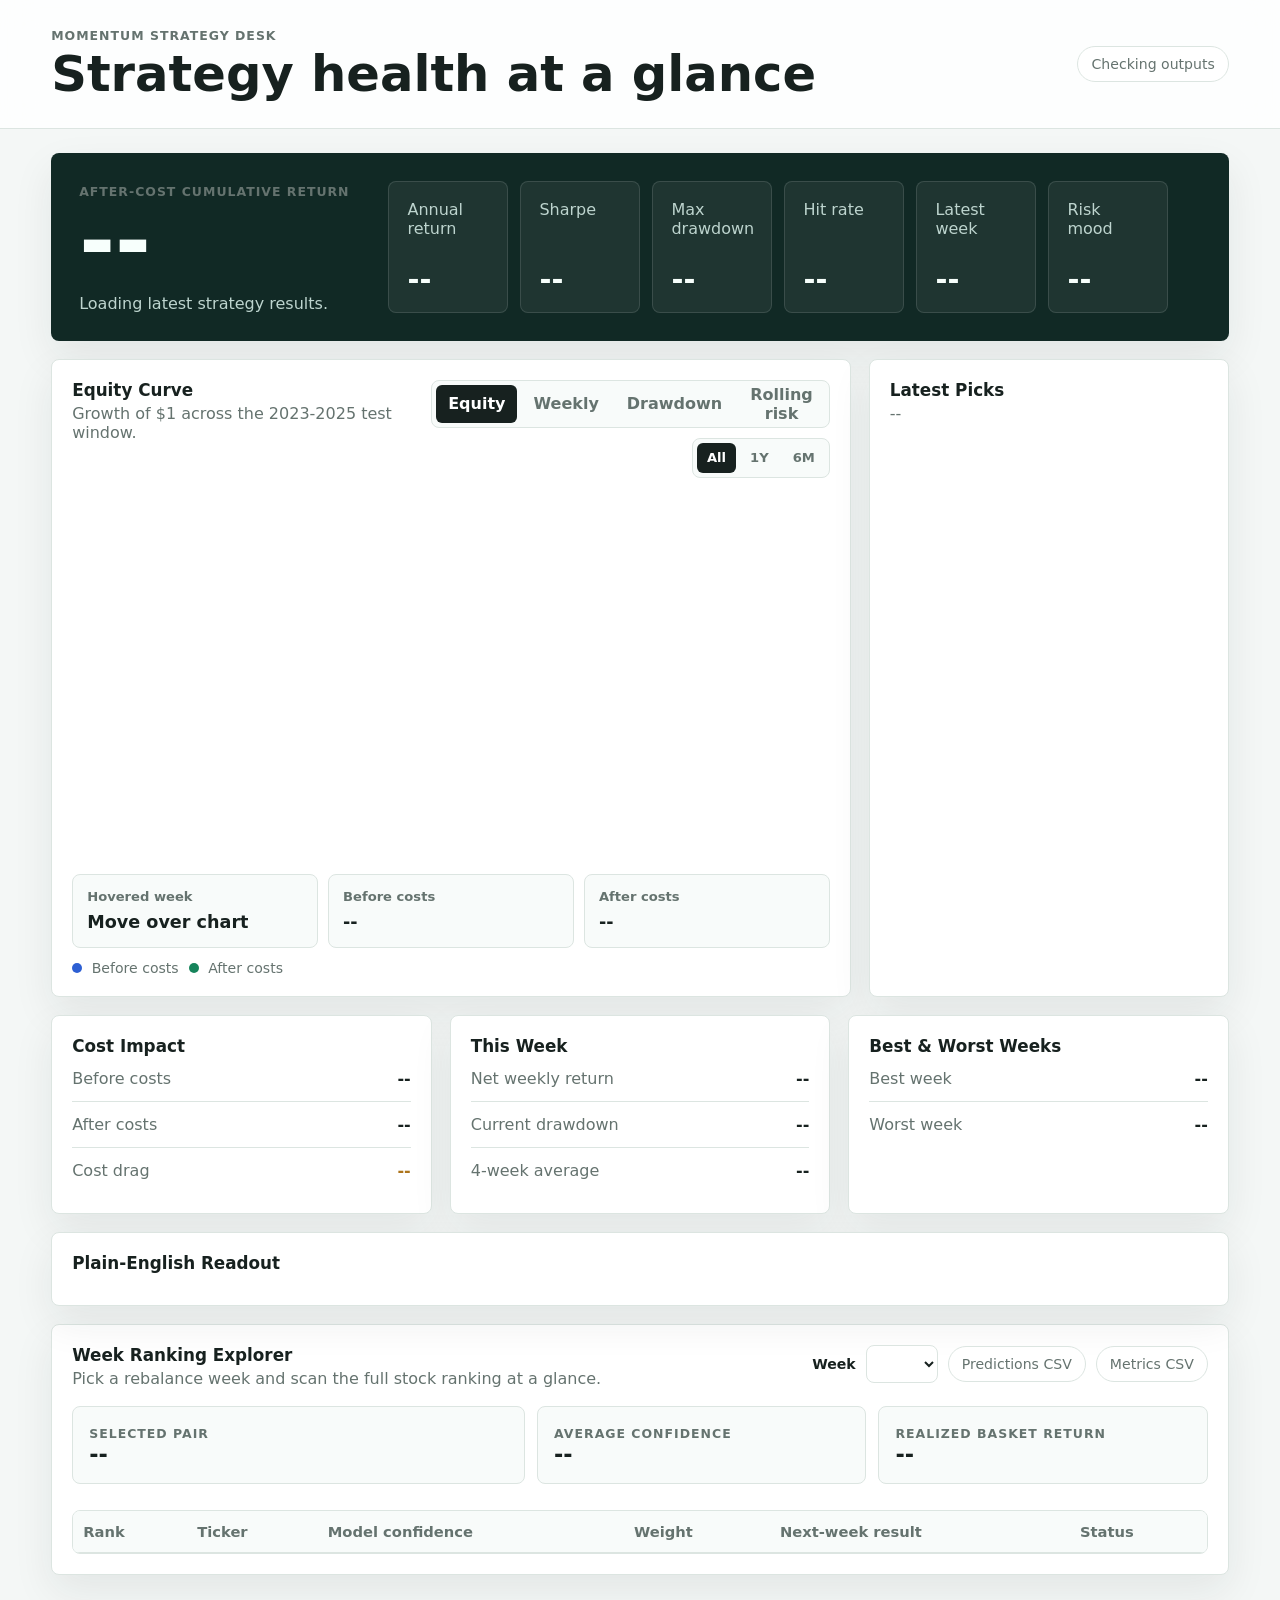
==== docs/index.html @ 02bb1da0 "Add public dashboard deployment" ====
<!doctype html>
<html lang="en">
  <head>
    <meta charset="utf-8" />
    <meta name="viewport" content="width=device-width, initial-scale=1" />
    <title>Momentum Strategy Dashboard</title>
    <link rel="stylesheet" href="styles.css" />
  </head>
  <body>
    <header class="app-header">
      <div>
        <p class="eyebrow">Momentum Strategy Desk</p>
        <h1>Strategy health at a glance</h1>
      </div>
      <div class="status-pill" id="healthStatus">Checking outputs</div>
    </header>

    <main>
      <section class="summary-band">
        <div>
          <span class="label">After-cost cumulative return</span>
          <strong id="netCumulativeReturn">--</strong>
          <p id="growthSentence">Loading latest strategy results.</p>
        </div>
        <div class="summary-grid">
          <div class="metric">
            <span>Annual return</span>
            <strong id="netAnnualizedReturn">--</strong>
          </div>
          <div class="metric">
            <span>Sharpe</span>
            <strong id="netSharpe">--</strong>
          </div>
          <div class="metric">
            <span>Max drawdown</span>
            <strong id="maxDrawdown">--</strong>
          </div>
          <div class="metric">
            <span>Hit rate</span>
            <strong id="hitRate">--</strong>
          </div>
          <div class="metric">
            <span>Latest week</span>
            <strong id="latestWeeklyReturn">--</strong>
          </div>
          <div class="metric">
            <span>Risk mood</span>
            <strong id="riskMood">--</strong>
          </div>
        </div>
      </section>

      <section class="layout">
        <div class="panel large">
          <div class="panel-head">
            <div>
              <h2>Equity Curve</h2>
              <p id="chartDescription">Growth of $1 across the 2023-2025 test window.</p>
            </div>
            <div class="chart-actions">
              <div class="segmented" aria-label="Chart mode">
                <button class="active" data-mode="equity">Equity</button>
                <button data-mode="returns">Weekly</button>
                <button data-mode="drawdown">Drawdown</button>
                <button data-mode="risk">Rolling risk</button>
              </div>
              <div class="segmented compact" aria-label="Chart range">
                <button class="active" data-range="all">All</button>
                <button data-range="52">1Y</button>
                <button data-range="26">6M</button>
              </div>
            </div>
          </div>
          <div class="chart-shell">
            <canvas id="equityChart" width="900" height="360"></canvas>
            <div class="chart-tooltip" id="chartTooltip" hidden></div>
          </div>
          <div class="chart-readout">
            <div>
              <span>Hovered week</span>
              <strong id="hoverWeek">Move over chart</strong>
            </div>
            <div>
              <span>Before costs</span>
              <strong id="hoverGross">--</strong>
            </div>
            <div>
              <span>After costs</span>
              <strong id="hoverNet">--</strong>
            </div>
          </div>
          <div class="legend" id="chartLegend">
            <span><i class="gross"></i> Before costs</span>
            <span><i class="net"></i> After costs</span>
          </div>
        </div>

        <aside class="panel picks">
          <div class="panel-head">
            <div>
              <h2>Latest Picks</h2>
              <p id="asOfWeek">--</p>
            </div>
          </div>
          <div id="selectedStocks" class="stock-list"></div>
        </aside>
      </section>

      <section class="cards">
        <article class="panel">
          <h2>Cost Impact</h2>
          <div class="split-row">
            <span>Before costs</span>
            <strong id="beforeCosts">--</strong>
          </div>
          <div class="split-row">
            <span>After costs</span>
            <strong id="afterCosts">--</strong>
          </div>
          <div class="split-row muted">
            <span>Cost drag</span>
            <strong id="costDrag">--</strong>
          </div>
        </article>

        <article class="panel">
          <h2>This Week</h2>
          <div class="split-row">
            <span>Net weekly return</span>
            <strong id="thisWeekReturn">--</strong>
          </div>
          <div class="split-row">
            <span>Current drawdown</span>
            <strong id="currentDrawdown">--</strong>
          </div>
          <div class="split-row">
            <span>4-week average</span>
            <strong id="rollingAvgReturn4w">--</strong>
          </div>
        </article>

        <article class="panel">
          <h2>Best & Worst Weeks</h2>
          <div class="split-row">
            <span id="bestWeekLabel">Best week</span>
            <strong id="bestWeekReturn">--</strong>
          </div>
          <div class="split-row">
            <span id="worstWeekLabel">Worst week</span>
            <strong id="worstWeekReturn">--</strong>
          </div>
        </article>
      </section>

      <section class="cards single">
        <article class="panel">
          <h2>Plain-English Readout</h2>
          <ul id="plainEnglish"></ul>
        </article>
      </section>

      <section class="panel">
        <div class="panel-head">
          <div>
            <h2>Week Ranking Explorer</h2>
            <p>Pick a rebalance week and scan the full stock ranking at a glance.</p>
          </div>
          <div class="ranking-tools">
            <label for="weekSelect">Week</label>
            <select id="weekSelect"></select>
            <div class="downloads">
              <a data-download="weekly_stock_predictions.csv" href="/api/downloads/weekly_stock_predictions.csv">Predictions CSV</a>
              <a data-download="performance_metrics.csv" href="/api/downloads/performance_metrics.csv">Metrics CSV</a>
            </div>
          </div>
        </div>
        <div class="week-glance">
          <div>
            <span class="label">Selected pair</span>
            <strong id="weekSelectedPair">--</strong>
          </div>
          <div>
            <span class="label">Average confidence</span>
            <strong id="weekAvgConfidence">--</strong>
          </div>
          <div>
            <span class="label">Realized basket return</span>
            <strong id="weekBasketReturn">--</strong>
          </div>
        </div>
        <div class="week-chips" id="weekChips"></div>
        <div class="table-wrap ranking-table-wrap">
          <table>
            <thead>
              <tr>
                <th>Rank</th>
                <th>Ticker</th>
                <th>Model confidence</th>
                <th>Weight</th>
                <th>Next-week result</th>
                <th>Status</th>
              </tr>
            </thead>
            <tbody id="predictionRows"></tbody>
          </table>
        </div>
      </section>
    </main>

    <script src="app.js"></script>
  </body>
</html>
---- docs/styles.css ----
:root {
  color-scheme: light;
  --bg: #f4f7f6;
  --ink: #17211f;
  --muted: #65736f;
  --panel: #ffffff;
  --line: #dce5e1;
  --green: #16845b;
  --teal: #157987;
  --blue: #2d5fd3;
  --red: #b13d3d;
  --amber: #ad741b;
  --shadow: 0 16px 40px rgba(24, 36, 32, 0.08);
}

* {
  box-sizing: border-box;
}

body {
  margin: 0;
  background: var(--bg);
  color: var(--ink);
  font-family: Inter, ui-sans-serif, system-ui, -apple-system, BlinkMacSystemFont, "Segoe UI", sans-serif;
}

.app-header {
  display: flex;
  align-items: center;
  justify-content: space-between;
  gap: 24px;
  padding: 28px clamp(18px, 4vw, 52px);
  border-bottom: 1px solid var(--line);
  background: rgba(255, 255, 255, 0.82);
  backdrop-filter: blur(16px);
  position: sticky;
  top: 0;
  z-index: 5;
}

.eyebrow,
.label {
  margin: 0 0 6px;
  color: var(--muted);
  font-size: 0.78rem;
  font-weight: 700;
  letter-spacing: 0.08em;
  text-transform: uppercase;
}

h1,
h2,
p {
  margin: 0;
}

h1 {
  font-size: clamp(1.8rem, 4vw, 3.1rem);
  line-height: 1.02;
}

h2 {
  font-size: 1.05rem;
}

main {
  width: min(1440px, 100%);
  margin: 0 auto;
  padding: 24px clamp(18px, 4vw, 52px) 48px;
}

.status-pill,
.downloads a {
  border: 1px solid var(--line);
  border-radius: 999px;
  padding: 9px 13px;
  color: var(--muted);
  background: #fff;
  font-size: 0.88rem;
  text-decoration: none;
  white-space: nowrap;
}

.status-pill.ok {
  border-color: rgba(22, 132, 91, 0.28);
  color: var(--green);
}

.summary-band {
  display: grid;
  grid-template-columns: minmax(260px, 0.9fr) 1.5fr;
  gap: 18px;
  align-items: stretch;
  padding: 28px;
  background: #112925;
  color: #f7fffc;
  border-radius: 8px;
  box-shadow: var(--shadow);
}

.summary-band strong {
  display: block;
  font-size: clamp(2.3rem, 7vw, 5.4rem);
  line-height: 0.95;
}

.summary-band p {
  margin-top: 12px;
  color: #bdd4ce;
}

.summary-grid {
  display: grid;
  grid-template-columns: repeat(6, minmax(120px, 1fr));
  gap: 12px;
}

.metric {
  display: flex;
  flex-direction: column;
  justify-content: space-between;
  min-height: 126px;
  padding: 18px;
  border: 1px solid rgba(255, 255, 255, 0.12);
  border-radius: 8px;
  background: rgba(255, 255, 255, 0.06);
}

.metric span {
  color: #bdd4ce;
}

.metric strong {
  font-size: 1.8rem;
}

.layout {
  display: grid;
  grid-template-columns: minmax(0, 1fr) 360px;
  gap: 18px;
  margin-top: 18px;
}

.cards {
  display: grid;
  grid-template-columns: repeat(3, minmax(0, 1fr));
  gap: 18px;
  margin: 18px 0;
}

.cards.two {
  grid-template-columns: minmax(0, 1.2fr) minmax(320px, 0.8fr);
}

.cards.single {
  grid-template-columns: 1fr;
}

.panel {
  padding: 20px;
  background: var(--panel);
  border: 1px solid var(--line);
  border-radius: 8px;
  box-shadow: var(--shadow);
}

.panel.large {
  min-width: 0;
}

.panel-head {
  display: flex;
  align-items: flex-start;
  justify-content: space-between;
  gap: 18px;
  margin-bottom: 18px;
}

.chart-actions {
  display: flex;
  flex-direction: column;
  align-items: flex-end;
  gap: 10px;
}

.segmented {
  display: flex;
  gap: 4px;
  padding: 4px;
  border: 1px solid var(--line);
  border-radius: 8px;
  background: #f8fbfa;
}

.segmented button {
  min-height: 34px;
  border: 0;
  border-radius: 6px;
  padding: 0 12px;
  background: transparent;
  color: var(--muted);
  font: inherit;
  font-weight: 700;
  cursor: pointer;
}

.segmented.compact button {
  min-height: 30px;
  padding: 0 10px;
  font-size: 0.82rem;
}

.segmented button.active {
  color: #fff;
  background: var(--ink);
}

.panel-head p {
  margin-top: 4px;
  color: var(--muted);
}

.legend,
.downloads,
.ranking-tools {
  display: flex;
  align-items: center;
  gap: 10px;
  flex-wrap: wrap;
  color: var(--muted);
  font-size: 0.88rem;
}

.ranking-tools {
  justify-content: flex-end;
}

.ranking-tools label {
  font-weight: 800;
  color: var(--ink);
}

select {
  min-height: 38px;
  border: 1px solid var(--line);
  border-radius: 8px;
  padding: 0 38px 0 12px;
  background: #fff;
  color: var(--ink);
  font: inherit;
  font-weight: 800;
}

.legend i {
  display: inline-block;
  width: 10px;
  height: 10px;
  border-radius: 50%;
  margin-right: 5px;
}

.legend .gross {
  background: var(--blue);
}

.legend .net {
  background: var(--green);
}

.chart-shell {
  position: relative;
}

.chart-readout {
  display: grid;
  grid-template-columns: repeat(3, minmax(0, 1fr));
  gap: 10px;
  margin: 14px 0 12px;
}

.chart-readout div {
  min-height: 74px;
  padding: 14px;
  border: 1px solid var(--line);
  border-radius: 8px;
  background: #f8fbfa;
}

.chart-readout span {
  display: block;
  color: var(--muted);
  font-size: 0.82rem;
  font-weight: 800;
}

.chart-readout strong {
  display: block;
  margin-top: 8px;
  font-size: 1.1rem;
}

canvas {
  width: 100%;
  height: 360px;
  cursor: crosshair;
}

.chart-tooltip {
  position: absolute;
  min-width: 190px;
  padding: 10px 12px;
  border: 1px solid rgba(23, 33, 31, 0.15);
  border-radius: 8px;
  background: rgba(255, 255, 255, 0.96);
  box-shadow: 0 14px 34px rgba(23, 33, 31, 0.16);
  color: var(--ink);
  pointer-events: none;
  transform: translate(12px, -50%);
  z-index: 3;
  font-size: 0.86rem;
}

.chart-tooltip strong {
  display: block;
  margin-bottom: 6px;
}

.chart-tooltip div {
  display: flex;
  justify-content: space-between;
  gap: 14px;
  color: var(--muted);
}

.chart-tooltip span:last-child {
  color: var(--ink);
  font-weight: 800;
}

.stock-list {
  display: grid;
  gap: 12px;
}

.stock-card {
  padding: 16px;
  border: 1px solid var(--line);
  border-radius: 8px;
  background: #f8fbfa;
}

.stock-card strong {
  display: block;
  font-size: 2rem;
}

.stock-card .stock-meta {
  display: flex;
  justify-content: space-between;
  gap: 12px;
  margin-top: 10px;
  color: var(--muted);
}

.split-row {
  display: flex;
  justify-content: space-between;
  gap: 14px;
  padding: 13px 0;
  border-bottom: 1px solid var(--line);
}

.split-row:last-child {
  border-bottom: 0;
}

.split-row span,
li {
  color: var(--muted);
}

.split-row strong {
  text-align: right;
}

.muted strong {
  color: var(--amber);
}

ul {
  margin: 12px 0 0;
  padding-left: 18px;
}

li + li {
  margin-top: 8px;
}

.table-wrap {
  overflow-x: auto;
}

.ranking-table-wrap {
  max-height: 430px;
  overflow: auto;
  border: 1px solid var(--line);
  border-radius: 8px;
}

.ranking-table-wrap table {
  min-width: 720px;
}

.ranking-table-wrap thead th {
  position: sticky;
  top: 0;
  z-index: 2;
  background: #f8fbfa;
}

.week-glance {
  display: grid;
  grid-template-columns: 1.1fr 0.8fr 0.8fr;
  gap: 12px;
  margin-bottom: 14px;
}

.week-glance > div {
  padding: 16px;
  border: 1px solid var(--line);
  border-radius: 8px;
  background: #f8fbfa;
}

.week-glance strong {
  display: block;
  font-size: 1.4rem;
  line-height: 1.15;
}

.week-chips {
  display: flex;
  gap: 8px;
  overflow-x: auto;
  padding-bottom: 12px;
}

.week-chips button {
  border: 1px solid var(--line);
  border-radius: 999px;
  padding: 8px 12px;
  background: #fff;
  color: var(--muted);
  font: inherit;
  font-weight: 800;
  white-space: nowrap;
  cursor: pointer;
}

.week-chips button.active {
  border-color: rgba(22, 132, 91, 0.28);
  background: rgba(22, 132, 91, 0.09);
  color: var(--green);
}

table {
  width: 100%;
  border-collapse: collapse;
  min-width: 760px;
}

th,
td {
  padding: 12px 10px;
  border-bottom: 1px solid var(--line);
  text-align: left;
  font-size: 0.92rem;
}

.selected-row {
  background: rgba(22, 132, 91, 0.06);
}

.rank-badge {
  display: inline-grid;
  place-items: center;
  width: 32px;
  height: 32px;
  border-radius: 999px;
  background: #edf4f1;
  color: var(--ink);
  font-weight: 900;
}

.selected-row .rank-badge {
  background: var(--green);
  color: #fff;
}

.confidence-cell {
  display: grid;
  grid-template-columns: 64px minmax(110px, 1fr);
  align-items: center;
  gap: 10px;
  font-weight: 800;
}

.confidence-track {
  height: 8px;
  overflow: hidden;
  border-radius: 999px;
  background: #e5ece9;
}

.confidence-track i {
  display: block;
  height: 100%;
  border-radius: inherit;
  background: linear-gradient(90deg, var(--teal), var(--green));
}

th {
  color: var(--muted);
  font-weight: 700;
}

.yes {
  color: var(--green);
  font-weight: 800;
}

.no {
  color: var(--muted);
}

@media (max-width: 980px) {
  .summary-band,
  .layout,
  .cards,
  .cards.two,
  .chart-readout {
    grid-template-columns: 1fr;
  }

  .summary-grid {
    grid-template-columns: repeat(3, minmax(120px, 1fr));
  }
}

@media (max-width: 640px) {
  .app-header,
  .panel-head {
    flex-direction: column;
    align-items: stretch;
  }

  .summary-grid {
    grid-template-columns: 1fr;
  }

  .summary-band {
    padding: 22px;
  }

  .chart-actions {
    align-items: stretch;
  }

  .segmented {
    overflow-x: auto;
  }

  .week-glance {
    grid-template-columns: 1fr;
  }

  .ranking-tools {
    justify-content: flex-start;
  }
}
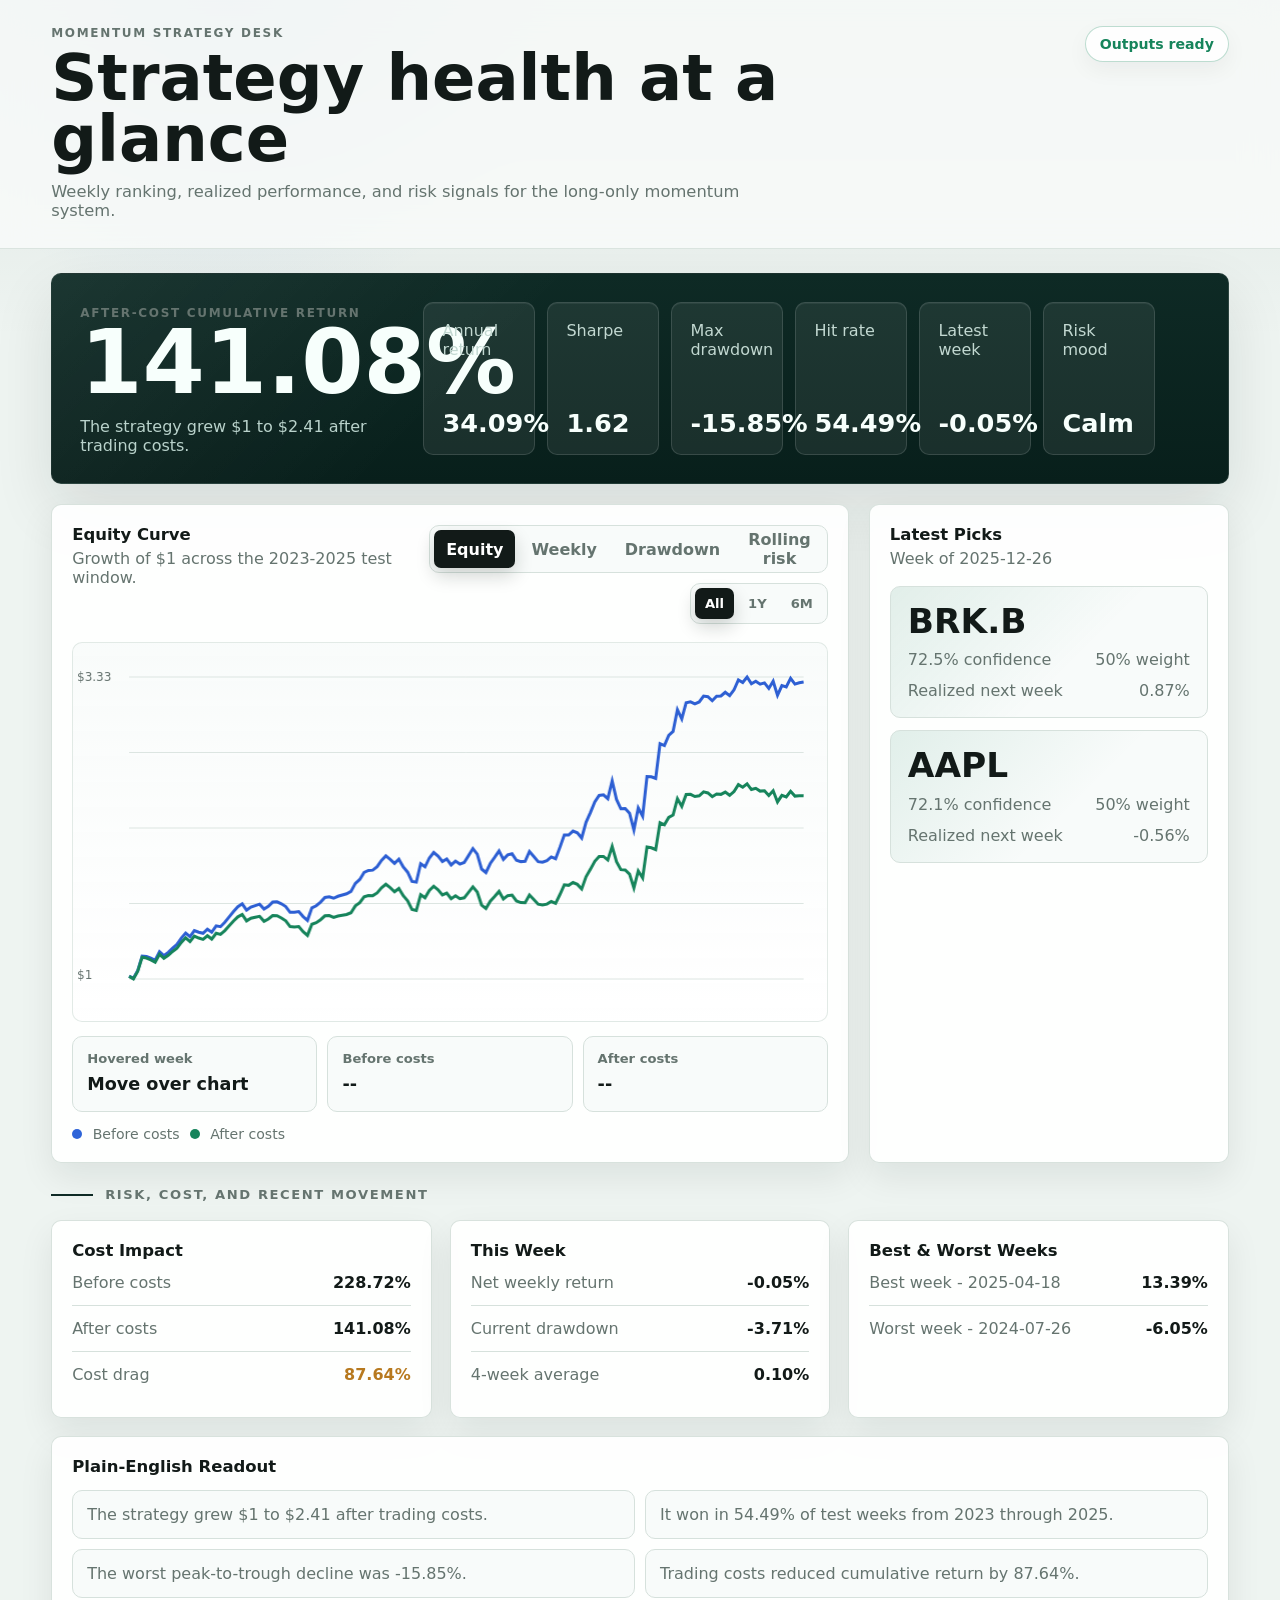
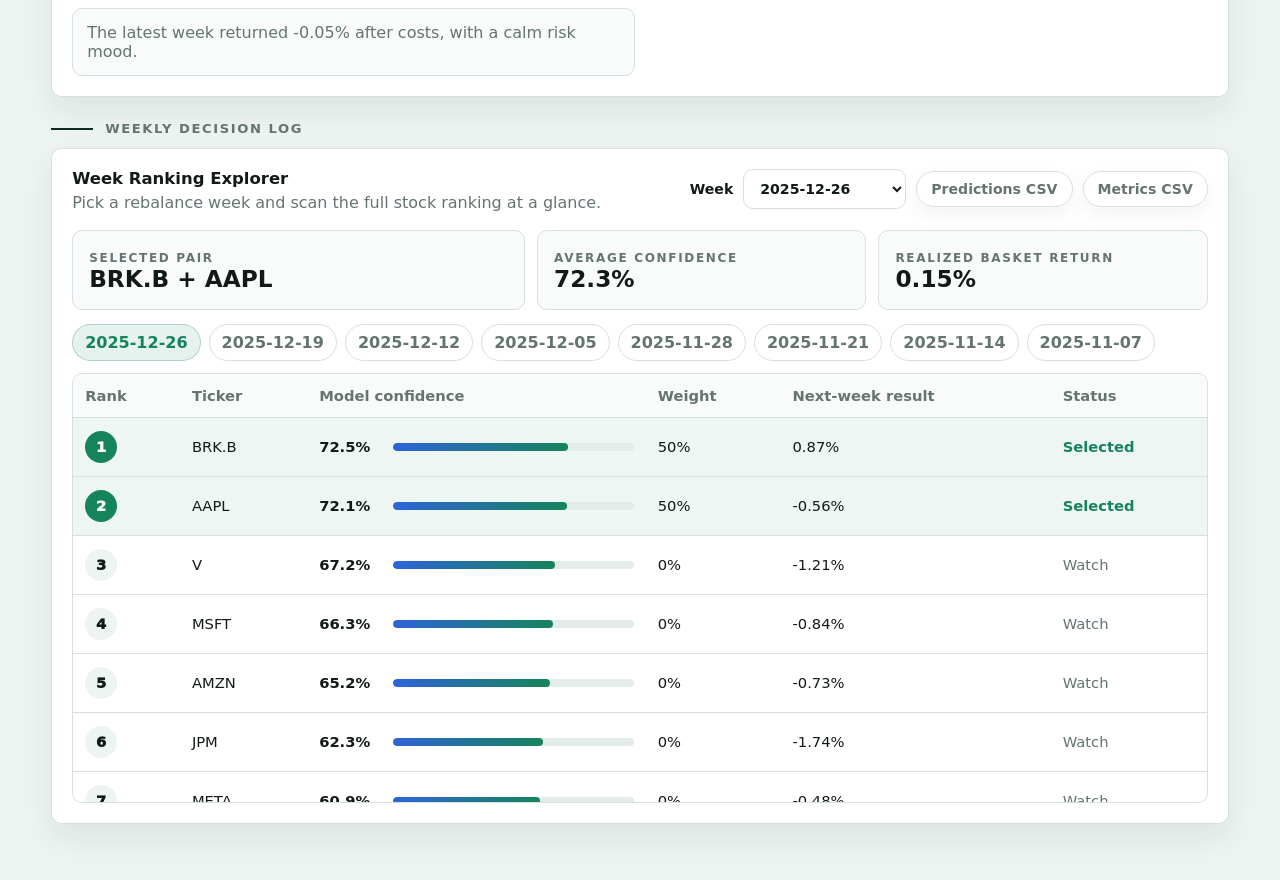
==== commit 02fdca16: "Redesign dashboard experience" ====
--- a/docs/index.html
+++ b/docs/index.html
@@ -11,6 +11,7 @@
       <div>
         <p class="eyebrow">Momentum Strategy Desk</p>
         <h1>Strategy health at a glance</h1>
+        <p class="header-copy">Weekly ranking, realized performance, and risk signals for the long-only momentum system.</p>
       </div>
       <div class="status-pill" id="healthStatus">Checking outputs</div>
     </header>
@@ -106,6 +107,11 @@
         </aside>
       </section>
 
+      <section class="section-label">
+        <span></span>
+        <p>Risk, cost, and recent movement</p>
+      </section>
+
       <section class="cards">
         <article class="panel">
           <h2>Cost Impact</h2>
@@ -157,6 +163,11 @@
           <h2>Plain-English Readout</h2>
           <ul id="plainEnglish"></ul>
         </article>
+      </section>
+
+      <section class="section-label">
+        <span></span>
+        <p>Weekly decision log</p>
       </section>
 
       <section class="panel">
--- a/docs/styles.css
+++ b/docs/styles.css
@@ -1,16 +1,22 @@
 :root {
   color-scheme: light;
-  --bg: #f4f7f6;
-  --ink: #17211f;
-  --muted: #65736f;
-  --panel: #ffffff;
-  --line: #dce5e1;
+  --bg: #eef4f1;
+  --bg-2: #e4ece8;
+  --ink: #121a18;
+  --muted: #65746f;
+  --soft: #f8fbfa;
+  --panel: rgba(255, 255, 255, 0.92);
+  --line: #d6e1dc;
+  --pine: #0e2a25;
+  --pine-2: #173c35;
   --green: #16845b;
   --teal: #157987;
-  --blue: #2d5fd3;
-  --red: #b13d3d;
-  --amber: #ad741b;
-  --shadow: 0 16px 40px rgba(24, 36, 32, 0.08);
+  --blue: #2e64d8;
+  --amber: #b7791f;
+  --plum: #6f4bb2;
+  --red: #bf4d45;
+  --shadow: 0 24px 60px rgba(18, 26, 24, 0.11);
+  --small-shadow: 0 14px 34px rgba(18, 26, 24, 0.08);
 }
 
 * {
@@ -19,20 +25,24 @@
 
 body {
   margin: 0;
-  background: var(--bg);
+  min-height: 100vh;
+  background:
+    linear-gradient(180deg, rgba(14, 42, 37, 0.08), transparent 340px),
+    radial-gradient(circle at 18% 0%, rgba(46, 100, 216, 0.12), transparent 320px),
+    var(--bg);
   color: var(--ink);
   font-family: Inter, ui-sans-serif, system-ui, -apple-system, BlinkMacSystemFont, "Segoe UI", sans-serif;
 }
 
 .app-header {
   display: flex;
-  align-items: center;
+  align-items: flex-start;
   justify-content: space-between;
   gap: 24px;
-  padding: 28px clamp(18px, 4vw, 52px);
-  border-bottom: 1px solid var(--line);
-  background: rgba(255, 255, 255, 0.82);
-  backdrop-filter: blur(16px);
+  padding: 26px clamp(18px, 4vw, 56px) 28px;
+  border-bottom: 1px solid rgba(214, 225, 220, 0.9);
+  background: rgba(248, 251, 250, 0.86);
+  backdrop-filter: blur(18px);
   position: sticky;
   top: 0;
   z-index: 5;
@@ -40,11 +50,11 @@
 
 .eyebrow,
 .label {
-  margin: 0 0 6px;
-  color: var(--muted);
-  font-size: 0.78rem;
-  font-weight: 700;
-  letter-spacing: 0.08em;
+  margin: 0 0 8px;
+  color: var(--muted);
+  font-size: 0.75rem;
+  font-weight: 800;
+  letter-spacing: 0.14em;
   text-transform: uppercase;
 }
 
@@ -55,30 +65,42 @@
 }
 
 h1 {
-  font-size: clamp(1.8rem, 4vw, 3.1rem);
-  line-height: 1.02;
+  max-width: 860px;
+  font-size: clamp(2.2rem, 5vw, 4.4rem);
+  line-height: 0.95;
+  letter-spacing: 0;
 }
 
 h2 {
-  font-size: 1.05rem;
+  font-size: 1.03rem;
+  letter-spacing: 0;
+}
+
+.header-copy {
+  max-width: 720px;
+  margin-top: 12px;
+  color: var(--muted);
+  font-size: 1.02rem;
 }
 
 main {
-  width: min(1440px, 100%);
+  width: min(1480px, 100%);
   margin: 0 auto;
-  padding: 24px clamp(18px, 4vw, 52px) 48px;
+  padding: 24px clamp(18px, 4vw, 56px) 56px;
 }
 
 .status-pill,
 .downloads a {
   border: 1px solid var(--line);
   border-radius: 999px;
-  padding: 9px 13px;
-  color: var(--muted);
-  background: #fff;
+  padding: 9px 14px;
+  color: var(--muted);
+  background: rgba(255, 255, 255, 0.82);
   font-size: 0.88rem;
+  font-weight: 800;
   text-decoration: none;
   white-space: nowrap;
+  box-shadow: 0 8px 22px rgba(18, 26, 24, 0.05);
 }
 
 .status-pill.ok {
@@ -88,30 +110,33 @@
 
 .summary-band {
   display: grid;
-  grid-template-columns: minmax(260px, 0.9fr) 1.5fr;
+  grid-template-columns: minmax(300px, 0.88fr) 1.55fr;
   gap: 18px;
   align-items: stretch;
   padding: 28px;
-  background: #112925;
+  background:
+    linear-gradient(135deg, rgba(255, 255, 255, 0.06), transparent 38%),
+    linear-gradient(180deg, var(--pine), #081f1b);
   color: #f7fffc;
-  border-radius: 8px;
+  border: 1px solid rgba(255, 255, 255, 0.08);
+  border-radius: 10px;
   box-shadow: var(--shadow);
 }
 
 .summary-band strong {
   display: block;
-  font-size: clamp(2.3rem, 7vw, 5.4rem);
-  line-height: 0.95;
+  font-size: clamp(2.5rem, 7vw, 5.7rem);
+  line-height: 0.92;
 }
 
 .summary-band p {
-  margin-top: 12px;
-  color: #bdd4ce;
+  margin-top: 14px;
+  color: #b9d2cb;
 }
 
 .summary-grid {
   display: grid;
-  grid-template-columns: repeat(6, minmax(120px, 1fr));
+  grid-template-columns: repeat(6, minmax(112px, 1fr));
   gap: 12px;
 }
 
@@ -119,26 +144,27 @@
   display: flex;
   flex-direction: column;
   justify-content: space-between;
-  min-height: 126px;
+  min-height: 132px;
   padding: 18px;
-  border: 1px solid rgba(255, 255, 255, 0.12);
-  border-radius: 8px;
-  background: rgba(255, 255, 255, 0.06);
+  border: 1px solid rgba(255, 255, 255, 0.13);
+  border-radius: 10px;
+  background: rgba(255, 255, 255, 0.07);
+  box-shadow: inset 0 1px 0 rgba(255, 255, 255, 0.06);
 }
 
 .metric span {
-  color: #bdd4ce;
+  color: #c2d8d1;
 }
 
 .metric strong {
-  font-size: 1.8rem;
+  font-size: clamp(1.3rem, 2vw, 1.85rem);
 }
 
 .layout {
   display: grid;
   grid-template-columns: minmax(0, 1fr) 360px;
-  gap: 18px;
-  margin-top: 18px;
+  gap: 20px;
+  margin-top: 20px;
 }
 
 .cards {
@@ -148,24 +174,42 @@
   margin: 18px 0;
 }
 
-.cards.two {
-  grid-template-columns: minmax(0, 1.2fr) minmax(320px, 0.8fr);
-}
-
 .cards.single {
   grid-template-columns: 1fr;
+}
+
+.section-label {
+  display: flex;
+  align-items: center;
+  gap: 12px;
+  margin: 24px 0 12px;
+}
+
+.section-label span {
+  width: 42px;
+  height: 2px;
+  background: var(--pine);
+}
+
+.section-label p {
+  color: var(--muted);
+  font-size: 0.82rem;
+  font-weight: 900;
+  letter-spacing: 0.12em;
+  text-transform: uppercase;
 }
 
 .panel {
   padding: 20px;
   background: var(--panel);
-  border: 1px solid var(--line);
-  border-radius: 8px;
-  box-shadow: var(--shadow);
+  border: 1px solid rgba(214, 225, 220, 0.95);
+  border-radius: 10px;
+  box-shadow: var(--small-shadow);
 }
 
 .panel.large {
   min-width: 0;
+  overflow: hidden;
 }
 
 .panel-head {
@@ -176,6 +220,11 @@
   margin-bottom: 18px;
 }
 
+.panel-head p {
+  margin-top: 5px;
+  color: var(--muted);
+}
+
 .chart-actions {
   display: flex;
   flex-direction: column;
@@ -188,24 +237,24 @@
   gap: 4px;
   padding: 4px;
   border: 1px solid var(--line);
-  border-radius: 8px;
-  background: #f8fbfa;
+  border-radius: 10px;
+  background: var(--soft);
 }
 
 .segmented button {
-  min-height: 34px;
+  min-height: 36px;
   border: 0;
-  border-radius: 6px;
+  border-radius: 7px;
   padding: 0 12px;
   background: transparent;
   color: var(--muted);
   font: inherit;
-  font-weight: 700;
+  font-weight: 850;
   cursor: pointer;
 }
 
 .segmented.compact button {
-  min-height: 30px;
+  min-height: 31px;
   padding: 0 10px;
   font-size: 0.82rem;
 }
@@ -213,11 +262,7 @@
 .segmented button.active {
   color: #fff;
   background: var(--ink);
-}
-
-.panel-head p {
-  margin-top: 4px;
-  color: var(--muted);
+  box-shadow: 0 8px 18px rgba(18, 26, 24, 0.18);
 }
 
 .legend,
@@ -236,19 +281,23 @@
 }
 
 .ranking-tools label {
-  font-weight: 800;
   color: var(--ink);
+  font-weight: 850;
 }
 
 select {
-  min-height: 38px;
-  border: 1px solid var(--line);
-  border-radius: 8px;
+  min-height: 40px;
+  border: 1px solid var(--line);
+  border-radius: 10px;
   padding: 0 38px 0 12px;
   background: #fff;
   color: var(--ink);
   font: inherit;
-  font-weight: 800;
+  font-weight: 850;
+}
+
+.legend {
+  padding-top: 2px;
 }
 
 .legend i {
@@ -256,7 +305,7 @@
   width: 10px;
   height: 10px;
   border-radius: 50%;
-  margin-right: 5px;
+  margin-right: 6px;
 }
 
 .legend .gross {
@@ -269,34 +318,13 @@
 
 .chart-shell {
   position: relative;
-}
-
-.chart-readout {
-  display: grid;
-  grid-template-columns: repeat(3, minmax(0, 1fr));
-  gap: 10px;
-  margin: 14px 0 12px;
-}
-
-.chart-readout div {
-  min-height: 74px;
-  padding: 14px;
-  border: 1px solid var(--line);
-  border-radius: 8px;
-  background: #f8fbfa;
-}
-
-.chart-readout span {
-  display: block;
-  color: var(--muted);
-  font-size: 0.82rem;
-  font-weight: 800;
-}
-
-.chart-readout strong {
-  display: block;
-  margin-top: 8px;
-  font-size: 1.1rem;
+  min-height: 380px;
+  padding: 12px 0 0;
+  border: 1px solid rgba(214, 225, 220, 0.7);
+  border-radius: 10px;
+  background:
+    linear-gradient(180deg, rgba(248, 251, 250, 0.9), rgba(255, 255, 255, 0.96)),
+    var(--panel);
 }
 
 canvas {
@@ -307,12 +335,12 @@
 
 .chart-tooltip {
   position: absolute;
-  min-width: 190px;
+  min-width: 200px;
   padding: 10px 12px;
-  border: 1px solid rgba(23, 33, 31, 0.15);
-  border-radius: 8px;
-  background: rgba(255, 255, 255, 0.96);
-  box-shadow: 0 14px 34px rgba(23, 33, 31, 0.16);
+  border: 1px solid rgba(18, 26, 24, 0.12);
+  border-radius: 10px;
+  background: rgba(255, 255, 255, 0.98);
+  box-shadow: 0 14px 34px rgba(18, 26, 24, 0.16);
   color: var(--ink);
   pointer-events: none;
   transform: translate(12px, -50%);
@@ -334,7 +362,35 @@
 
 .chart-tooltip span:last-child {
   color: var(--ink);
-  font-weight: 800;
+  font-weight: 850;
+}
+
+.chart-readout {
+  display: grid;
+  grid-template-columns: repeat(3, minmax(0, 1fr));
+  gap: 10px;
+  margin: 14px 0 12px;
+}
+
+.chart-readout div {
+  min-height: 76px;
+  padding: 14px;
+  border: 1px solid var(--line);
+  border-radius: 10px;
+  background: var(--soft);
+}
+
+.chart-readout span {
+  display: block;
+  color: var(--muted);
+  font-size: 0.82rem;
+  font-weight: 850;
+}
+
+.chart-readout strong {
+  display: block;
+  margin-top: 8px;
+  font-size: 1.1rem;
 }
 
 .stock-list {
@@ -343,22 +399,25 @@
 }
 
 .stock-card {
-  padding: 16px;
-  border: 1px solid var(--line);
-  border-radius: 8px;
-  background: #f8fbfa;
+  padding: 17px;
+  border: 1px solid var(--line);
+  border-radius: 10px;
+  background:
+    linear-gradient(135deg, rgba(22, 132, 91, 0.1), transparent 58%),
+    #f8fbfa;
 }
 
 .stock-card strong {
   display: block;
-  font-size: 2rem;
+  font-size: 2.15rem;
+  line-height: 1;
 }
 
 .stock-card .stock-meta {
   display: flex;
   justify-content: space-between;
   gap: 12px;
-  margin-top: 10px;
+  margin-top: 12px;
   color: var(--muted);
 }
 
@@ -388,12 +447,19 @@
 }
 
 ul {
-  margin: 12px 0 0;
-  padding-left: 18px;
-}
-
-li + li {
-  margin-top: 8px;
+  display: grid;
+  grid-template-columns: repeat(2, minmax(0, 1fr));
+  gap: 10px;
+  margin: 14px 0 0;
+  padding: 0;
+  list-style: none;
+}
+
+li {
+  padding: 14px;
+  border: 1px solid var(--line);
+  border-radius: 10px;
+  background: var(--soft);
 }
 
 .table-wrap {
@@ -404,7 +470,8 @@
   max-height: 430px;
   overflow: auto;
   border: 1px solid var(--line);
-  border-radius: 8px;
+  border-radius: 10px;
+  background: #fff;
 }
 
 .ranking-table-wrap table {
@@ -428,13 +495,13 @@
 .week-glance > div {
   padding: 16px;
   border: 1px solid var(--line);
-  border-radius: 8px;
-  background: #f8fbfa;
+  border-radius: 10px;
+  background: var(--soft);
 }
 
 .week-glance strong {
   display: block;
-  font-size: 1.4rem;
+  font-size: 1.45rem;
   line-height: 1.15;
 }
 
@@ -452,14 +519,14 @@
   background: #fff;
   color: var(--muted);
   font: inherit;
-  font-weight: 800;
+  font-weight: 850;
   white-space: nowrap;
   cursor: pointer;
 }
 
 .week-chips button.active {
   border-color: rgba(22, 132, 91, 0.28);
-  background: rgba(22, 132, 91, 0.09);
+  background: rgba(22, 132, 91, 0.1);
   color: var(--green);
 }
 
@@ -471,14 +538,19 @@
 
 th,
 td {
-  padding: 12px 10px;
+  padding: 13px 12px;
   border-bottom: 1px solid var(--line);
   text-align: left;
   font-size: 0.92rem;
 }
 
+th {
+  color: var(--muted);
+  font-weight: 850;
+}
+
 .selected-row {
-  background: rgba(22, 132, 91, 0.06);
+  background: rgba(22, 132, 91, 0.07);
 }
 
 .rank-badge {
@@ -489,7 +561,7 @@
   border-radius: 999px;
   background: #edf4f1;
   color: var(--ink);
-  font-weight: 900;
+  font-weight: 950;
 }
 
 .selected-row .rank-badge {
@@ -502,43 +574,35 @@
   grid-template-columns: 64px minmax(110px, 1fr);
   align-items: center;
   gap: 10px;
-  font-weight: 800;
+  font-weight: 850;
 }
 
 .confidence-track {
   height: 8px;
   overflow: hidden;
   border-radius: 999px;
-  background: #e5ece9;
+  background: #e4ece8;
 }
 
 .confidence-track i {
   display: block;
   height: 100%;
   border-radius: inherit;
-  background: linear-gradient(90deg, var(--teal), var(--green));
-}
-
-th {
-  color: var(--muted);
-  font-weight: 700;
+  background: linear-gradient(90deg, var(--blue), var(--green));
 }
 
 .yes {
   color: var(--green);
-  font-weight: 800;
+  font-weight: 850;
 }
 
 .no {
   color: var(--muted);
 }
 
-@media (max-width: 980px) {
+@media (max-width: 1180px) {
   .summary-band,
-  .layout,
-  .cards,
-  .cards.two,
-  .chart-readout {
+  .layout {
     grid-template-columns: 1fr;
   }
 
@@ -547,34 +611,43 @@
   }
 }
 
-@media (max-width: 640px) {
+@media (max-width: 820px) {
   .app-header,
   .panel-head {
     flex-direction: column;
     align-items: stretch;
   }
 
+  .cards,
+  .chart-readout,
+  .week-glance,
+  ul {
+    grid-template-columns: 1fr;
+  }
+
+  .chart-actions {
+    align-items: stretch;
+  }
+
+  .segmented {
+    overflow-x: auto;
+  }
+
+  .ranking-tools {
+    justify-content: flex-start;
+  }
+}
+
+@media (max-width: 560px) {
+  main {
+    padding-inline: 14px;
+  }
+
+  .summary-band {
+    padding: 20px;
+  }
+
   .summary-grid {
     grid-template-columns: 1fr;
   }
-
-  .summary-band {
-    padding: 22px;
-  }
-
-  .chart-actions {
-    align-items: stretch;
-  }
-
-  .segmented {
-    overflow-x: auto;
-  }
-
-  .week-glance {
-    grid-template-columns: 1fr;
-  }
-
-  .ranking-tools {
-    justify-content: flex-start;
-  }
-}
+}
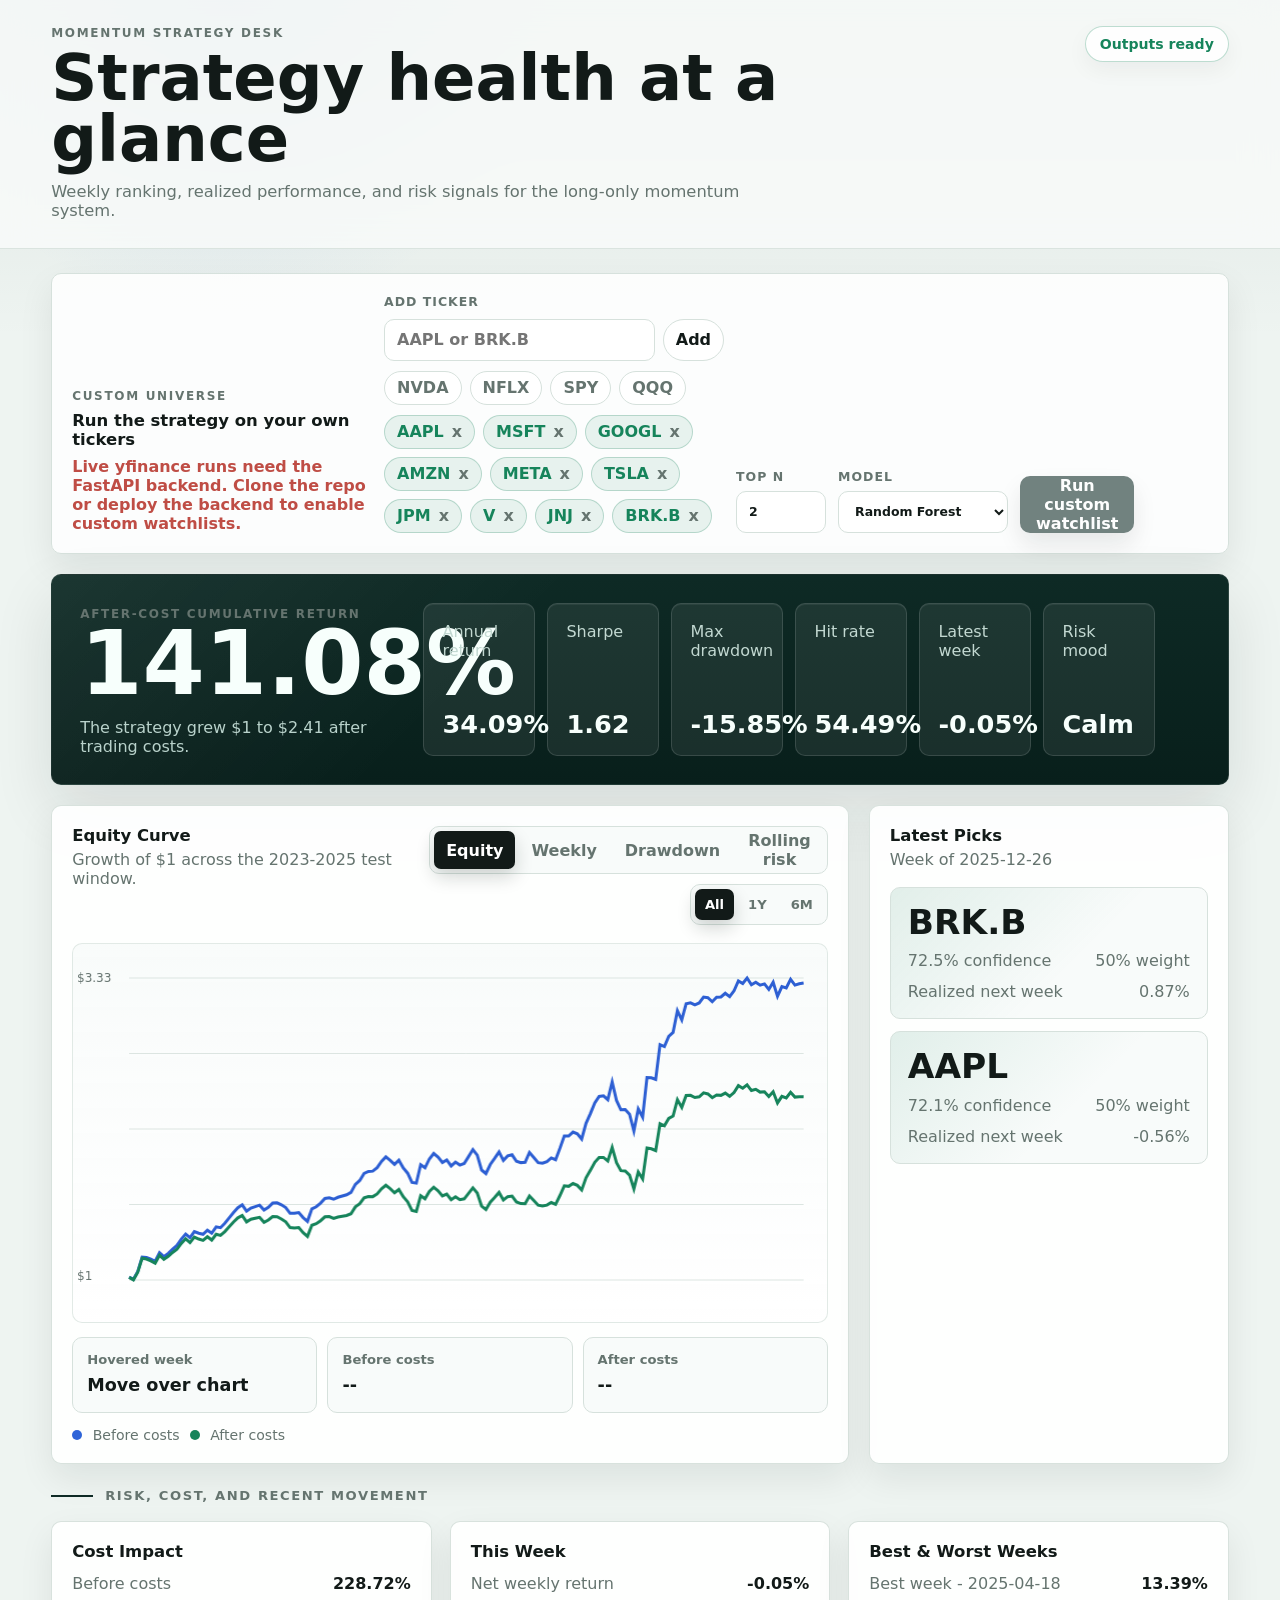
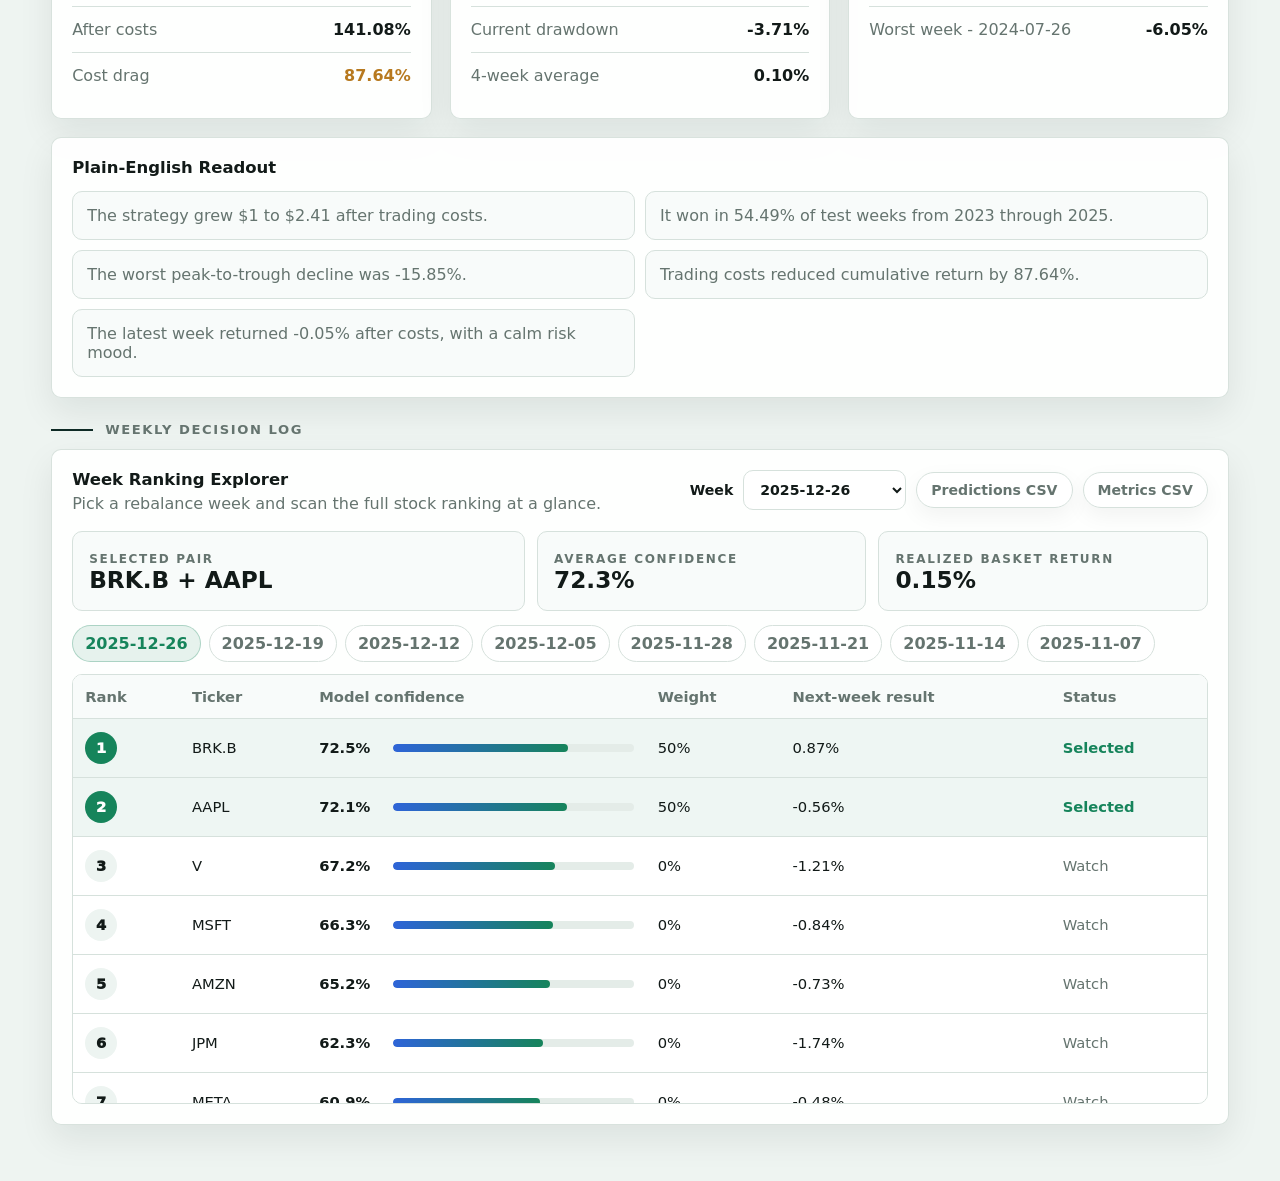
==== commit 2eaad367: "Add yfinance custom watchlists" ====
--- a/docs/index.html
+++ b/docs/index.html
@@ -17,6 +17,42 @@
     </header>
 
     <main>
+      <section class="custom-panel">
+        <div>
+          <p class="eyebrow">Custom universe</p>
+          <h2>Run the strategy on your own tickers</h2>
+          <p class="custom-note" id="customNote">Live custom runs need the Python backend. The public static page shows the default precomputed universe.</p>
+        </div>
+        <div class="custom-controls">
+          <div class="ticker-builder">
+            <label for="tickerInput">Add ticker</label>
+            <div class="ticker-add-row">
+              <input id="tickerInput" placeholder="AAPL or BRK.B" autocomplete="off" />
+              <button id="addTickerButton" class="secondary-button" type="button">Add</button>
+            </div>
+            <div class="starter-row" aria-label="Starter tickers">
+              <button type="button" data-starter="NVDA">NVDA</button>
+              <button type="button" data-starter="NFLX">NFLX</button>
+              <button type="button" data-starter="SPY">SPY</button>
+              <button type="button" data-starter="QQQ">QQQ</button>
+            </div>
+            <div class="watchlist-chips" id="watchlistChips"></div>
+          </div>
+          <label>
+            Top N
+            <input id="topNInput" type="number" min="1" max="10" value="2" />
+          </label>
+          <label>
+            Model
+            <select id="modelInput">
+              <option value="random_forest">Random Forest</option>
+              <option value="hist_gradient_boosting">Gradient Boosting</option>
+            </select>
+          </label>
+          <button id="runCustomButton" type="button">Run custom watchlist</button>
+        </div>
+      </section>
+
       <section class="summary-band">
         <div>
           <span class="label">After-cost cumulative return</span>
--- a/docs/styles.css
+++ b/docs/styles.css
@@ -89,6 +89,133 @@
   padding: 24px clamp(18px, 4vw, 56px) 56px;
 }
 
+.custom-panel {
+  display: grid;
+  grid-template-columns: minmax(280px, 0.8fr) 1.4fr;
+  gap: 18px;
+  align-items: end;
+  margin-bottom: 20px;
+  padding: 20px;
+  border: 1px solid var(--line);
+  border-radius: 10px;
+  background: rgba(255, 255, 255, 0.86);
+  box-shadow: var(--small-shadow);
+}
+
+.custom-note {
+  margin-top: 8px;
+  color: var(--muted);
+}
+
+.custom-note.ready {
+  color: var(--green);
+  font-weight: 850;
+}
+
+.custom-note.error {
+  color: var(--red);
+  font-weight: 850;
+}
+
+.custom-controls {
+  display: grid;
+  grid-template-columns: minmax(340px, 1fr) 90px 170px auto;
+  gap: 12px;
+  align-items: end;
+}
+
+.custom-controls label,
+.ticker-builder > label {
+  display: grid;
+  gap: 7px;
+  color: var(--muted);
+  font-size: 0.78rem;
+  font-weight: 900;
+  letter-spacing: 0.08em;
+  text-transform: uppercase;
+}
+
+.custom-controls input,
+.custom-controls select {
+  min-height: 42px;
+  width: 100%;
+  border: 1px solid var(--line);
+  border-radius: 10px;
+  padding: 0 12px;
+  background: #fff;
+  color: var(--ink);
+  font: inherit;
+  font-weight: 800;
+}
+
+.ticker-builder {
+  display: grid;
+  gap: 10px;
+}
+
+.ticker-add-row {
+  display: grid;
+  grid-template-columns: minmax(160px, 1fr) auto;
+  gap: 8px;
+}
+
+.starter-row,
+.watchlist-chips {
+  display: flex;
+  gap: 8px;
+  flex-wrap: wrap;
+}
+
+.starter-row button,
+.watchlist-chips button,
+.secondary-button {
+  min-height: 34px;
+  border: 1px solid var(--line);
+  border-radius: 999px;
+  padding: 0 12px;
+  background: #fff;
+  color: var(--ink);
+  font: inherit;
+  font-weight: 850;
+  cursor: pointer;
+}
+
+.starter-row button {
+  color: var(--muted);
+}
+
+.watchlist-chips button {
+  display: inline-flex;
+  align-items: center;
+  gap: 8px;
+  border-color: rgba(22, 132, 91, 0.24);
+  background: rgba(22, 132, 91, 0.09);
+  color: var(--green);
+}
+
+.watchlist-chips i {
+  font-style: normal;
+  color: var(--muted);
+}
+
+.custom-controls > button {
+  min-height: 42px;
+  border: 0;
+  border-radius: 10px;
+  padding: 0 16px;
+  background: var(--pine);
+  color: #fff;
+  font: inherit;
+  font-weight: 900;
+  cursor: pointer;
+  box-shadow: 0 12px 24px rgba(18, 26, 24, 0.16);
+}
+
+.custom-controls button:disabled {
+  cursor: not-allowed;
+  opacity: 0.58;
+}
+
 .status-pill,
 .downloads a {
   border: 1px solid var(--line);
@@ -602,7 +729,9 @@
 
 @media (max-width: 1180px) {
   .summary-band,
-  .layout {
+  .layout,
+  .custom-panel,
+  .custom-controls {
     grid-template-columns: 1fr;
   }
 
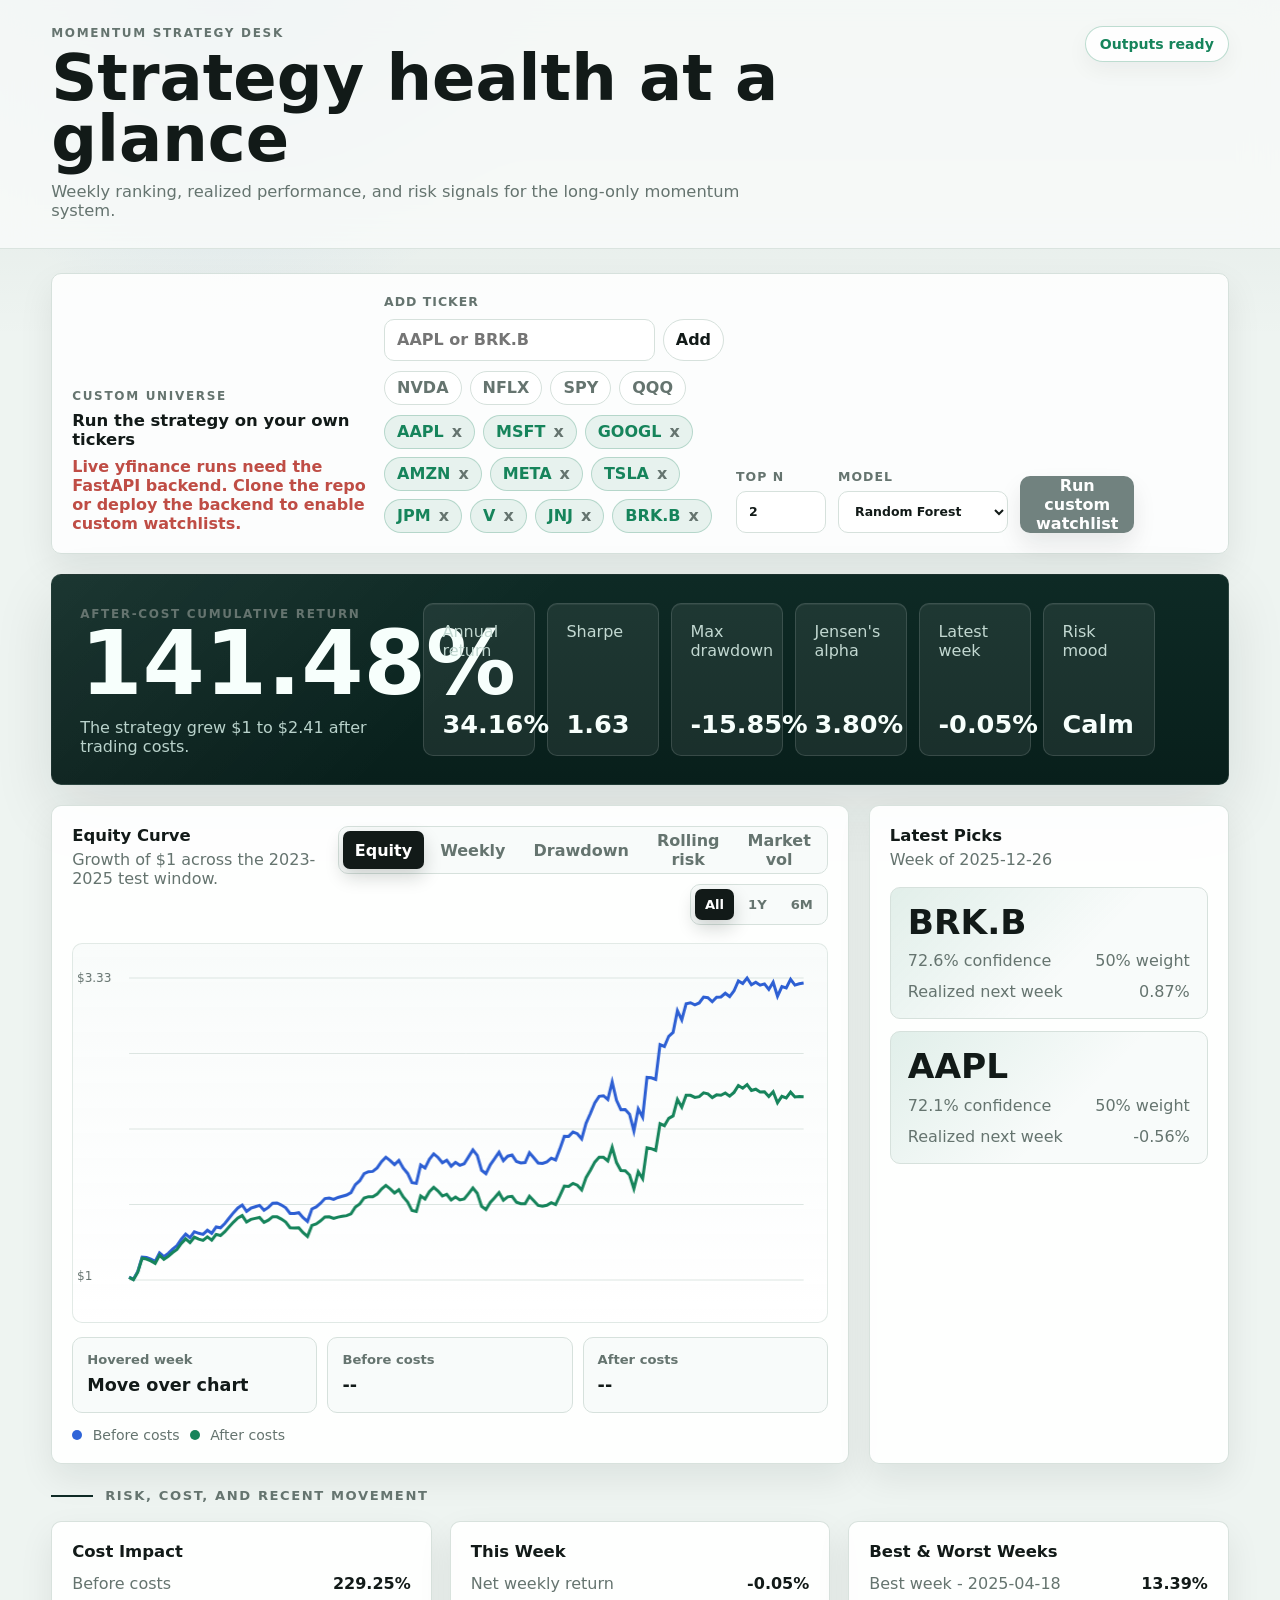
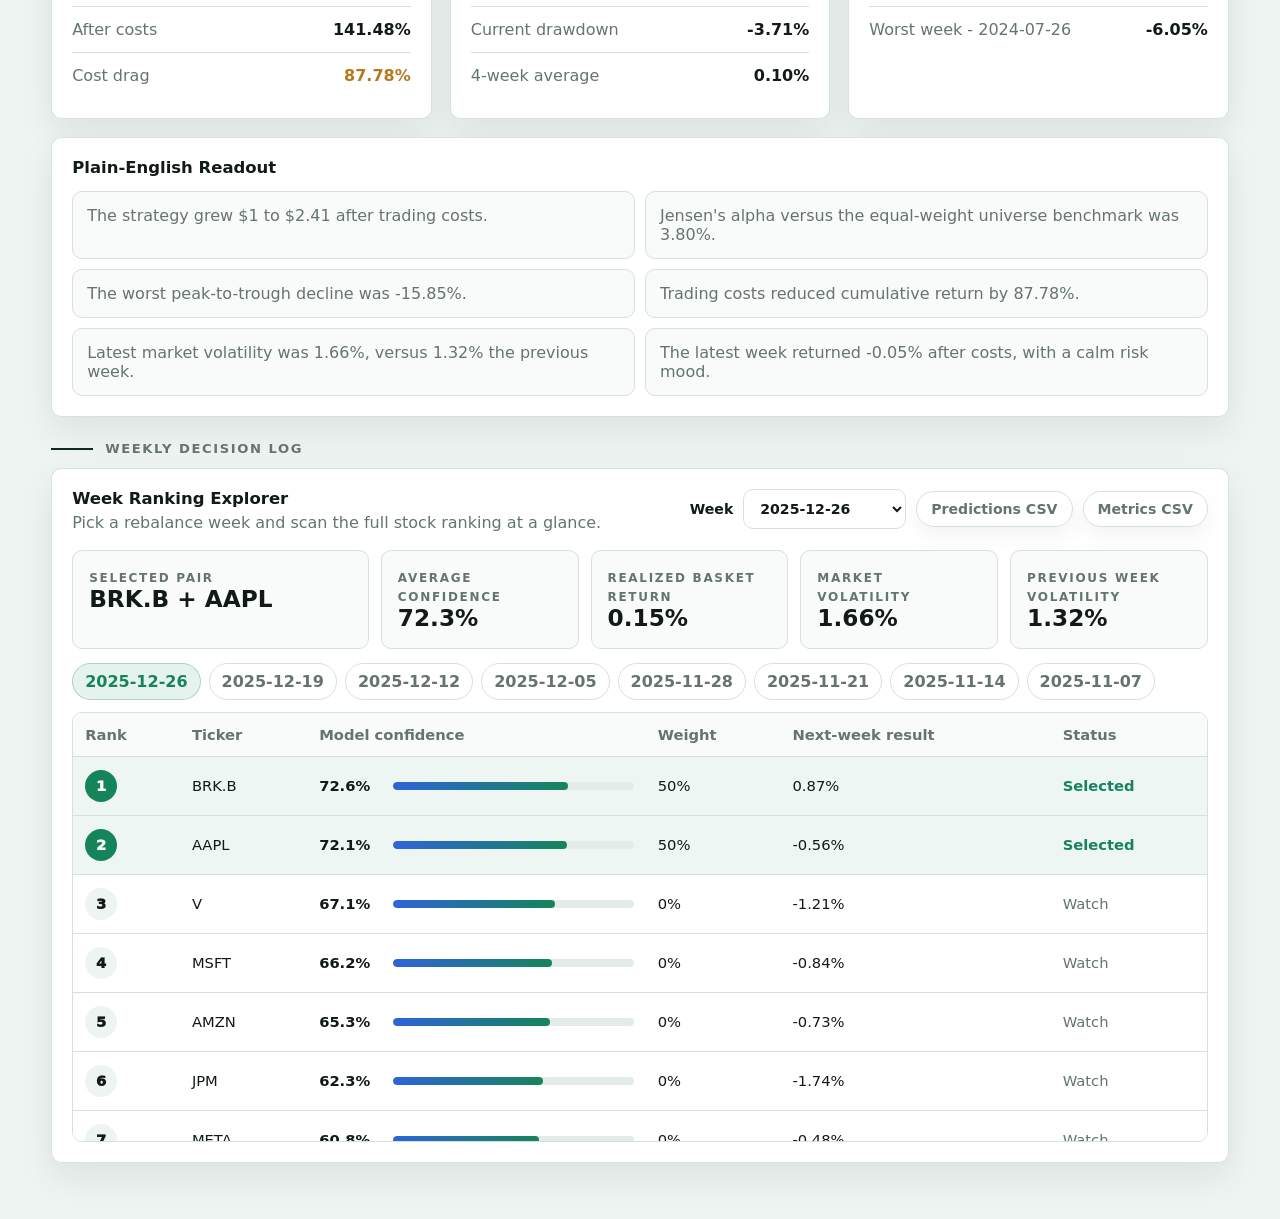
==== commit 403fd0ca: "Add alpha and market volatility views" ====
--- a/docs/index.html
+++ b/docs/index.html
@@ -73,8 +73,8 @@
             <strong id="maxDrawdown">--</strong>
           </div>
           <div class="metric">
-            <span>Hit rate</span>
-            <strong id="hitRate">--</strong>
+            <span>Jensen's alpha</span>
+            <strong id="jensensAlpha">--</strong>
           </div>
           <div class="metric">
             <span>Latest week</span>
@@ -100,6 +100,7 @@
                 <button data-mode="returns">Weekly</button>
                 <button data-mode="drawdown">Drawdown</button>
                 <button data-mode="risk">Rolling risk</button>
+                <button data-mode="market">Market vol</button>
               </div>
               <div class="segmented compact" aria-label="Chart range">
                 <button class="active" data-range="all">All</button>
@@ -233,6 +234,14 @@
           <div>
             <span class="label">Realized basket return</span>
             <strong id="weekBasketReturn">--</strong>
+          </div>
+          <div>
+            <span class="label">Market volatility</span>
+            <strong id="weekMarketVolatility">--</strong>
+          </div>
+          <div>
+            <span class="label">Previous week volatility</span>
+            <strong id="weekPreviousMarketVolatility">--</strong>
           </div>
         </div>
         <div class="week-chips" id="weekChips"></div>
--- a/docs/styles.css
+++ b/docs/styles.css
@@ -614,7 +614,7 @@
 
 .week-glance {
   display: grid;
-  grid-template-columns: 1.1fr 0.8fr 0.8fr;
+  grid-template-columns: 1.2fr repeat(4, minmax(150px, 0.8fr));
   gap: 12px;
   margin-bottom: 14px;
 }
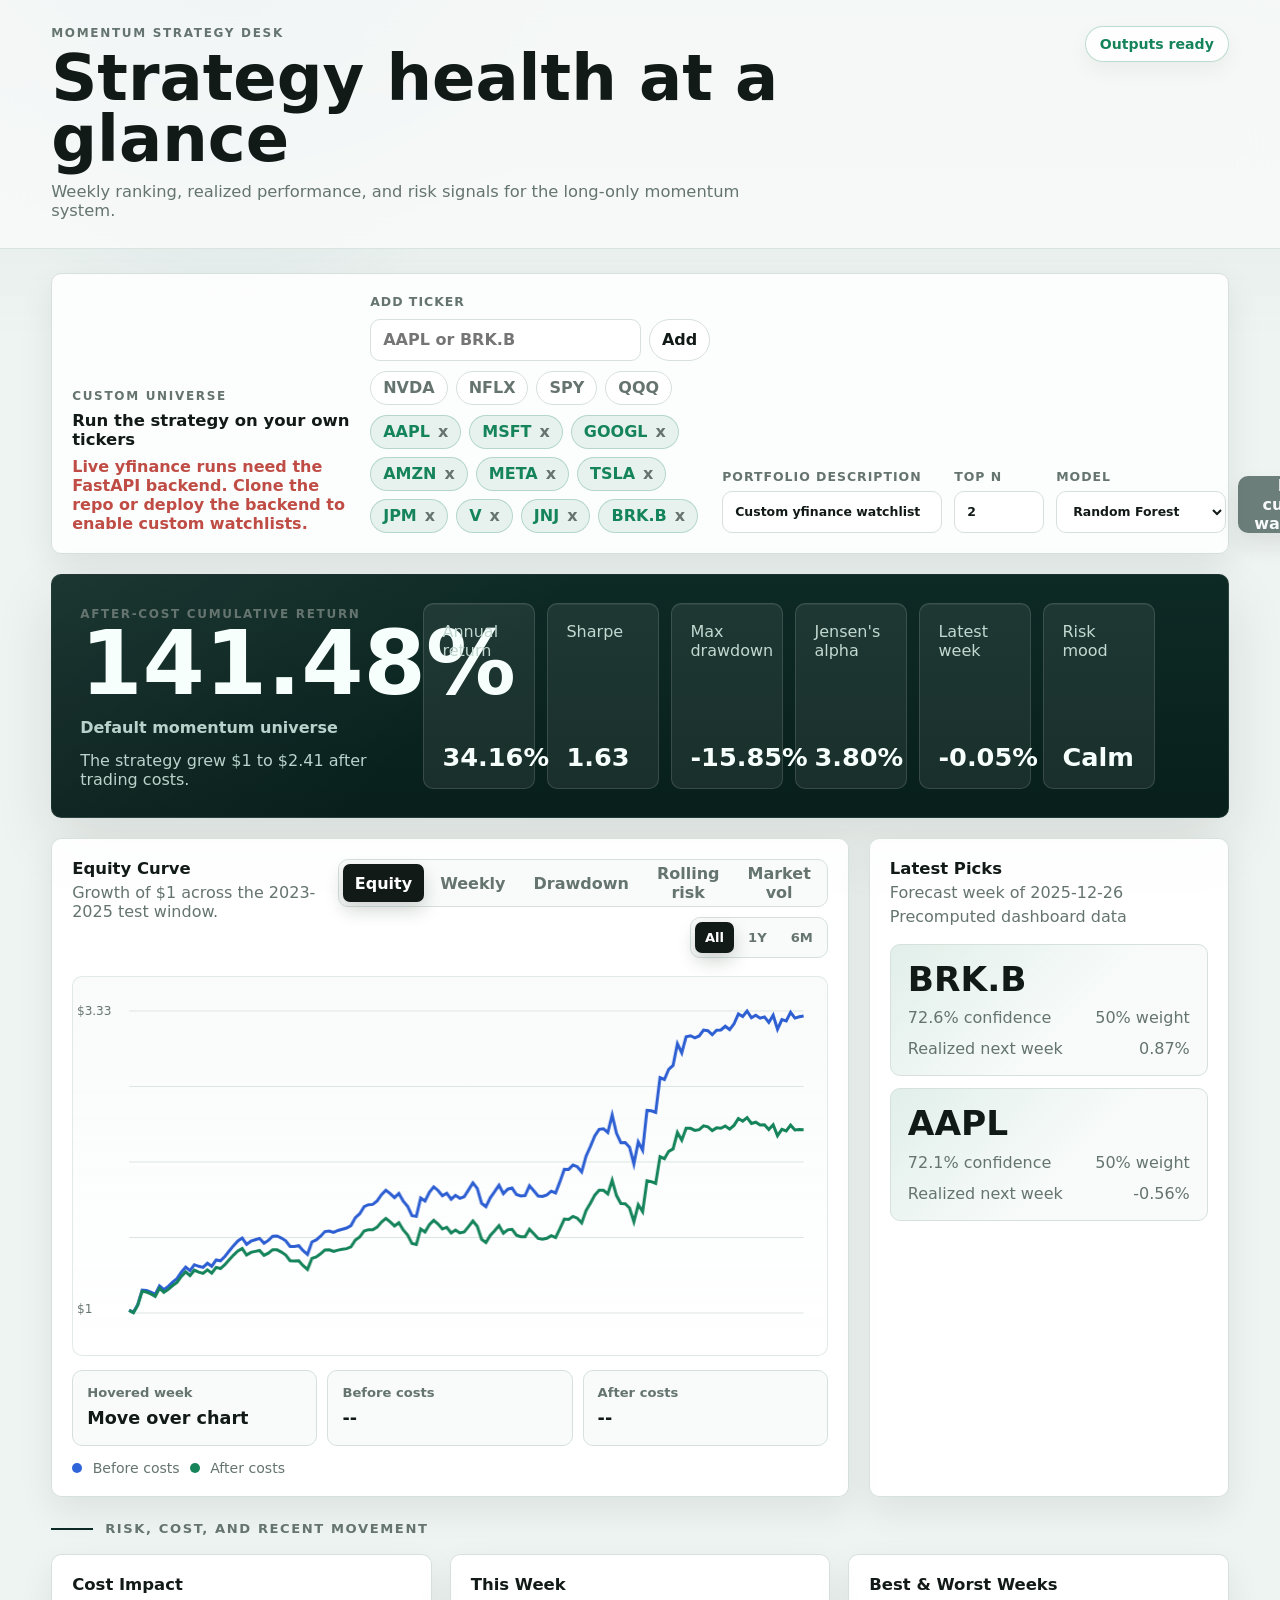
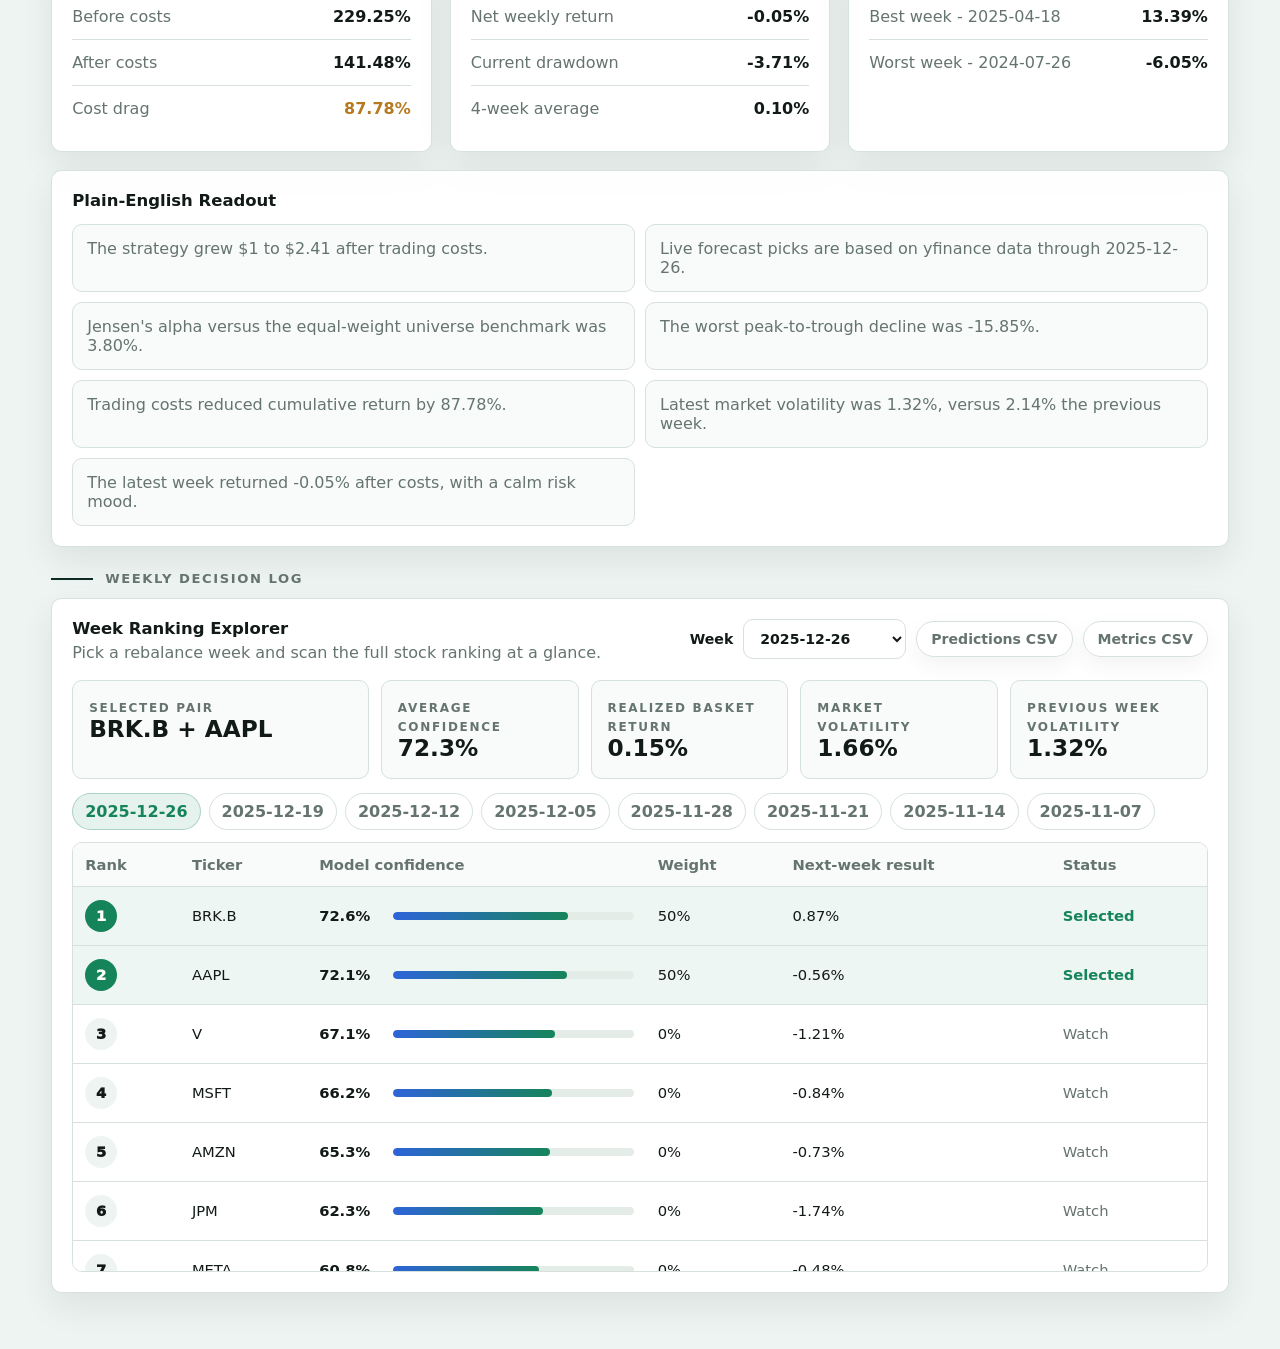
==== commit df78ab54: "Use live yfinance forecast snapshots" ====
--- a/docs/index.html
+++ b/docs/index.html
@@ -38,6 +38,10 @@
             </div>
             <div class="watchlist-chips" id="watchlistChips"></div>
           </div>
+          <label class="description-field">
+            Portfolio description
+            <input id="portfolioDescriptionInput" value="Custom yfinance watchlist" maxlength="140" />
+          </label>
           <label>
             Top N
             <input id="topNInput" type="number" min="1" max="10" value="2" />
@@ -57,6 +61,7 @@
         <div>
           <span class="label">After-cost cumulative return</span>
           <strong id="netCumulativeReturn">--</strong>
+          <p class="portfolio-description" id="portfolioDescription">Default momentum universe</p>
           <p id="growthSentence">Loading latest strategy results.</p>
         </div>
         <div class="summary-grid">
@@ -138,6 +143,7 @@
             <div>
               <h2>Latest Picks</h2>
               <p id="asOfWeek">--</p>
+              <p id="dataAsOf">--</p>
             </div>
           </div>
           <div id="selectedStocks" class="stock-list"></div>
--- a/docs/styles.css
+++ b/docs/styles.css
@@ -119,7 +119,7 @@
 
 .custom-controls {
   display: grid;
-  grid-template-columns: minmax(340px, 1fr) 90px 170px auto;
+  grid-template-columns: minmax(340px, 1fr) minmax(220px, 0.7fr) 90px 170px auto;
   gap: 12px;
   align-items: end;
 }
@@ -214,6 +214,12 @@
 .custom-controls button:disabled {
   cursor: not-allowed;
   opacity: 0.58;
+}
+
+.portfolio-description {
+  margin-top: 10px;
+  color: #d8ece6;
+  font-weight: 850;
 }
 
 .status-pill,
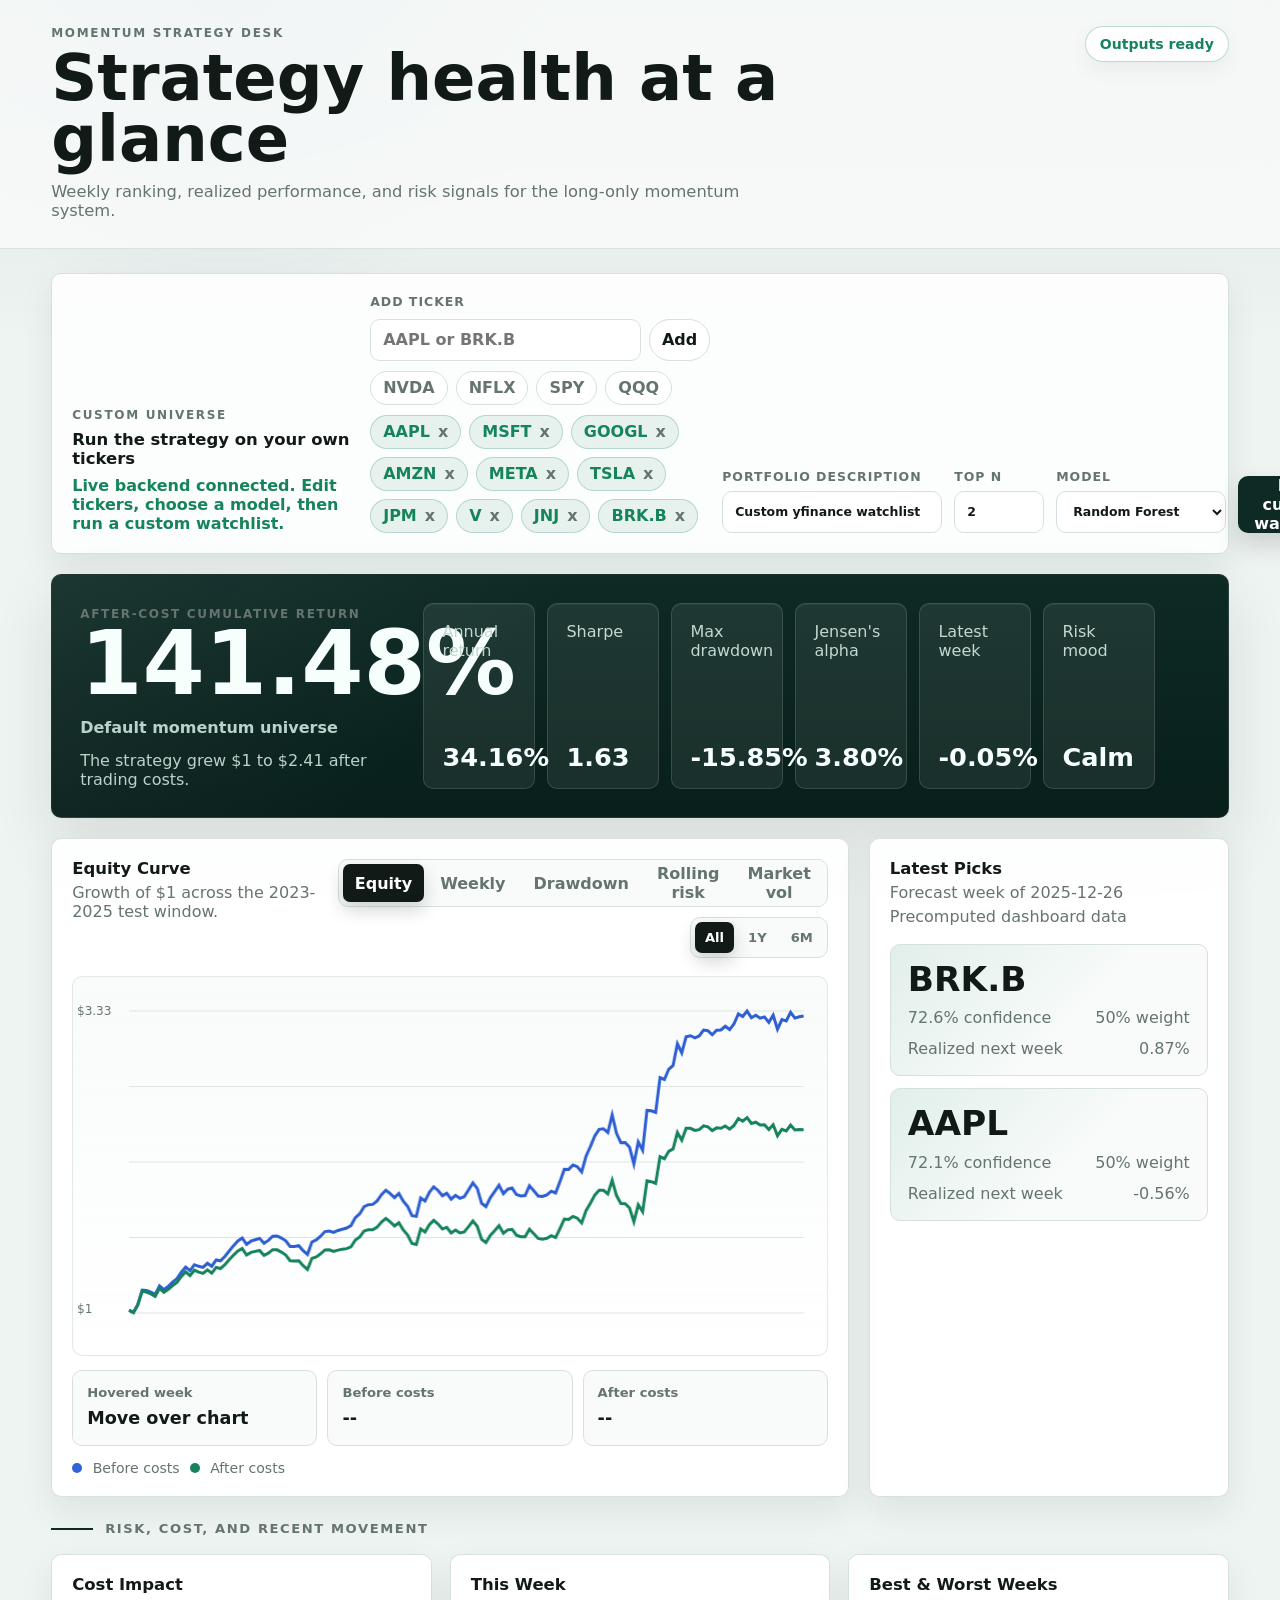
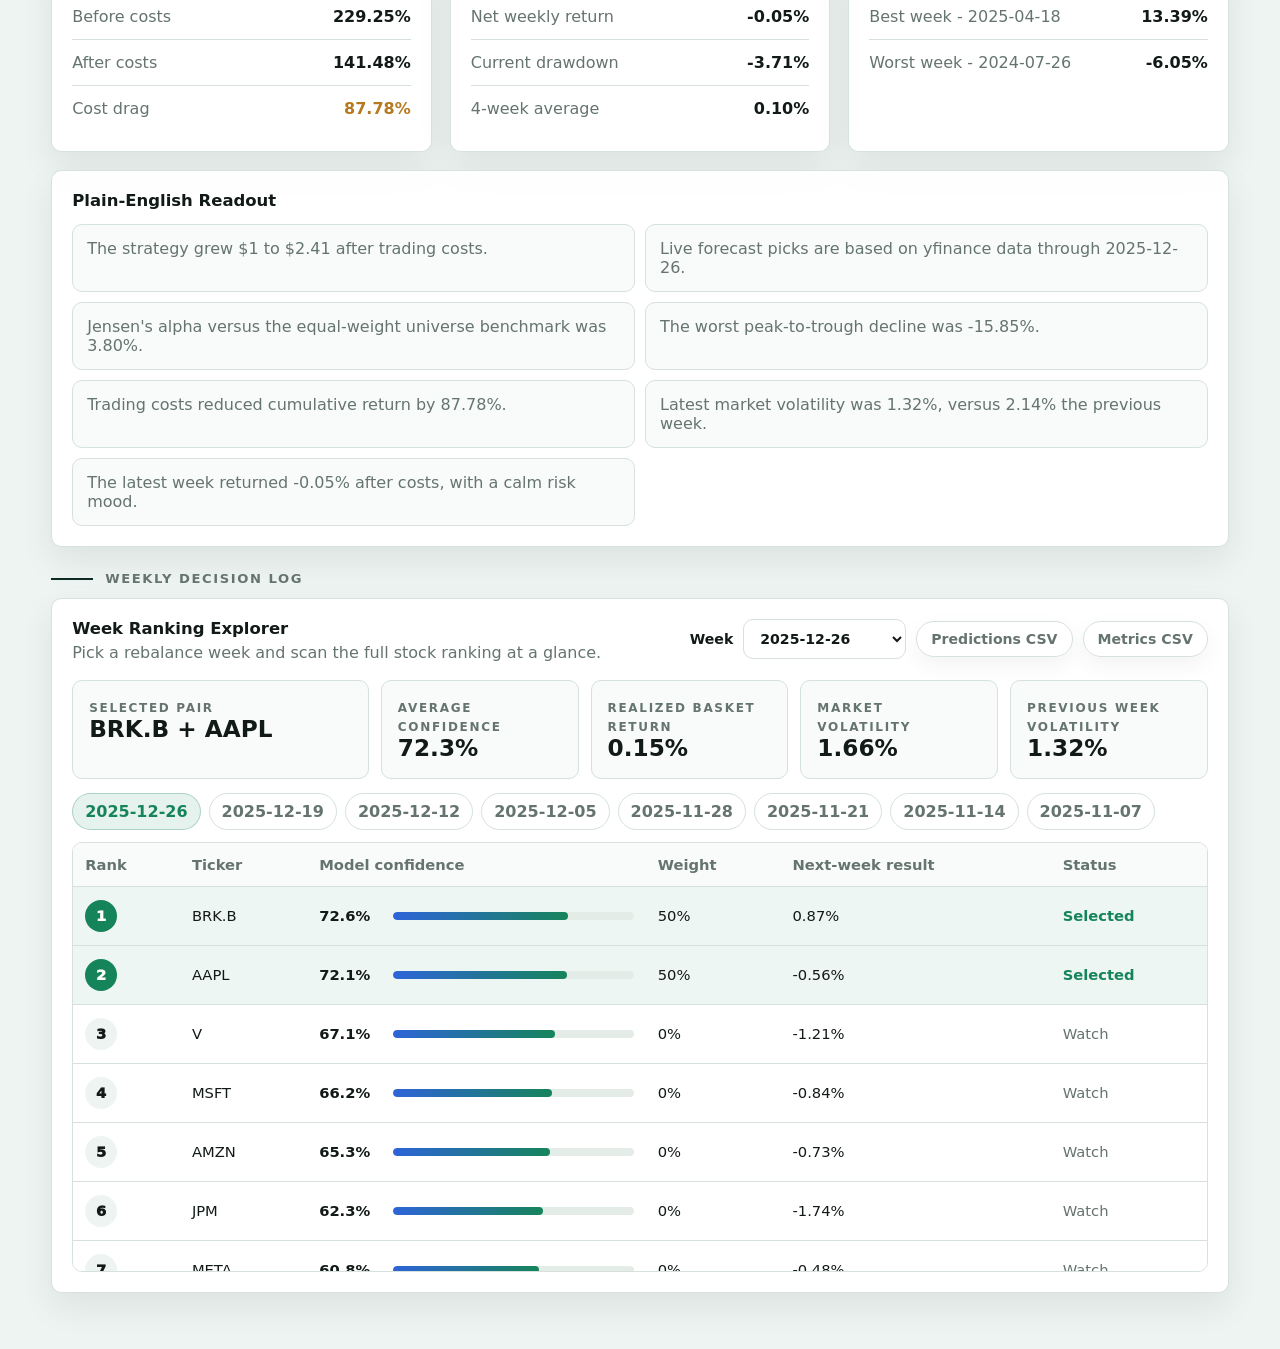
==== commit 88edd86a: "Prepare live backend deployment" ====
--- a/docs/index.html
+++ b/docs/index.html
@@ -269,6 +269,7 @@
       </section>
     </main>
 
+    <script src="config.js"></script>
     <script src="app.js"></script>
   </body>
 </html>
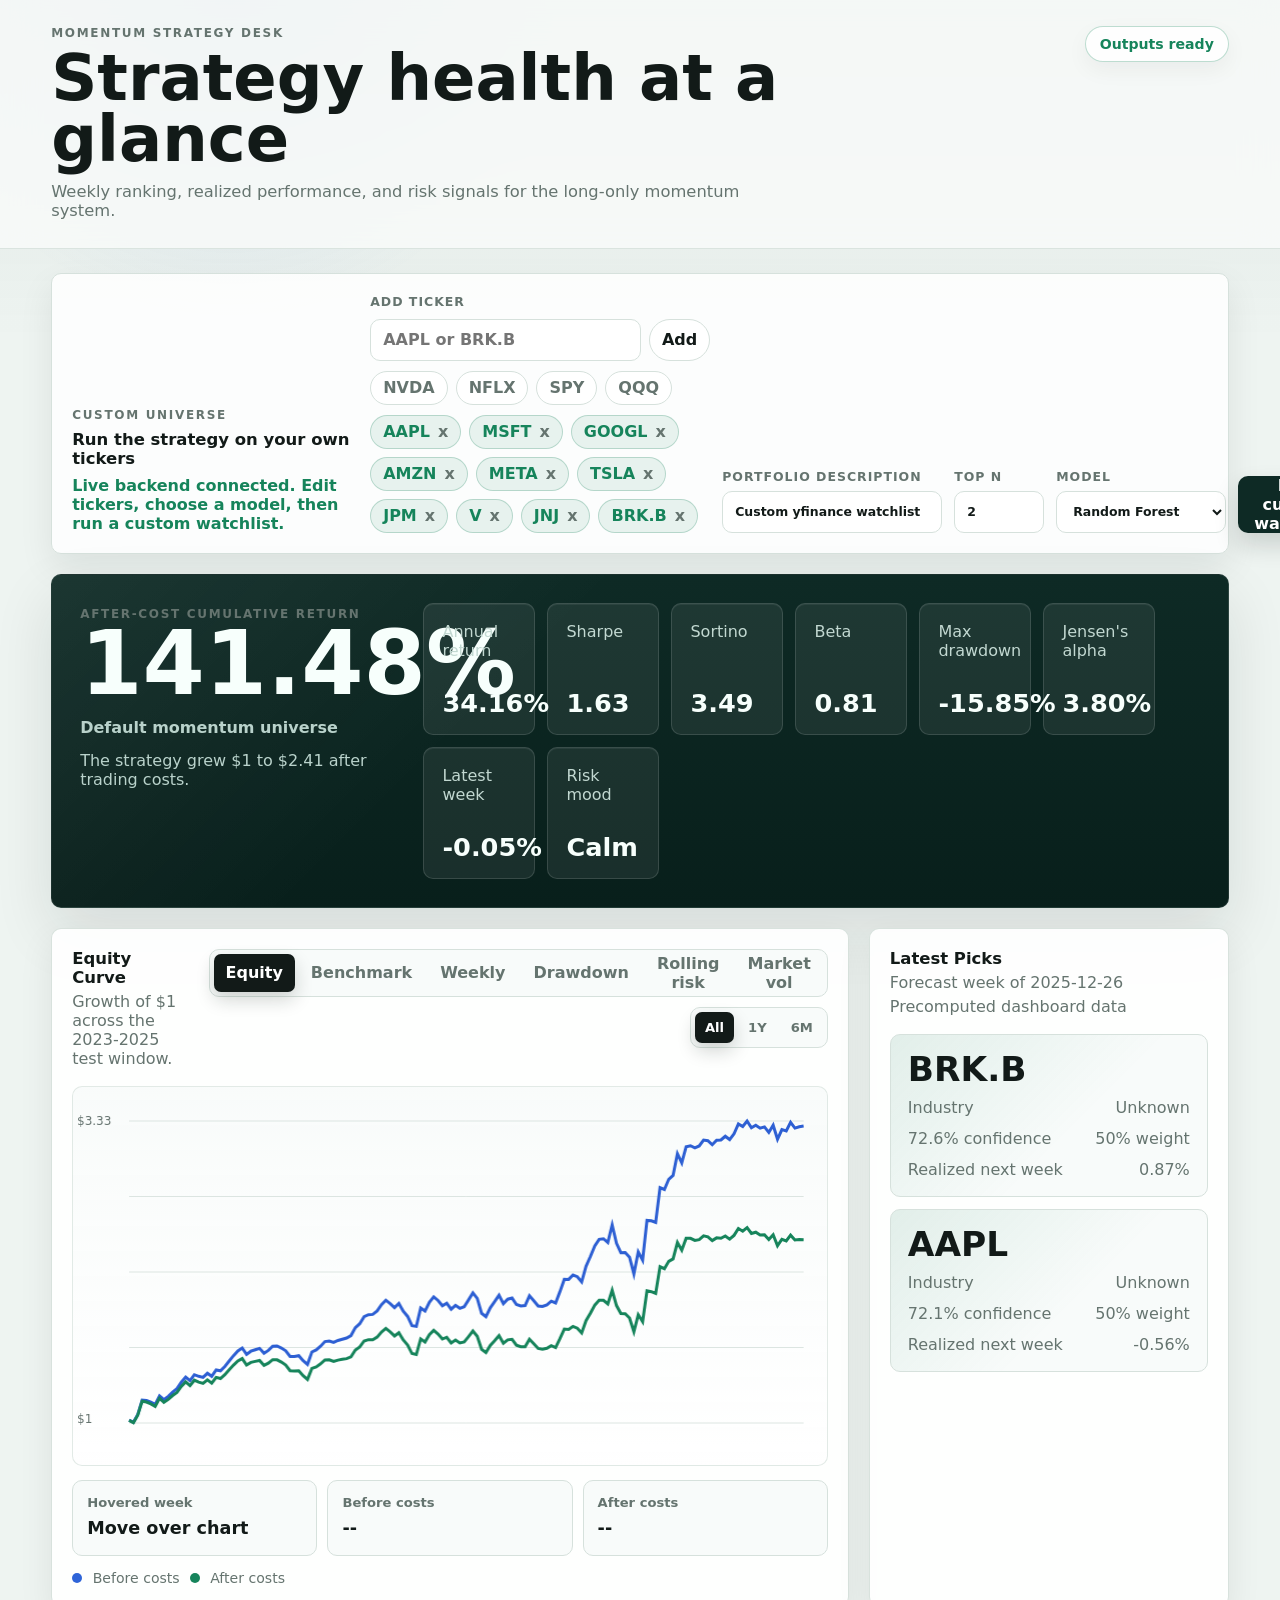
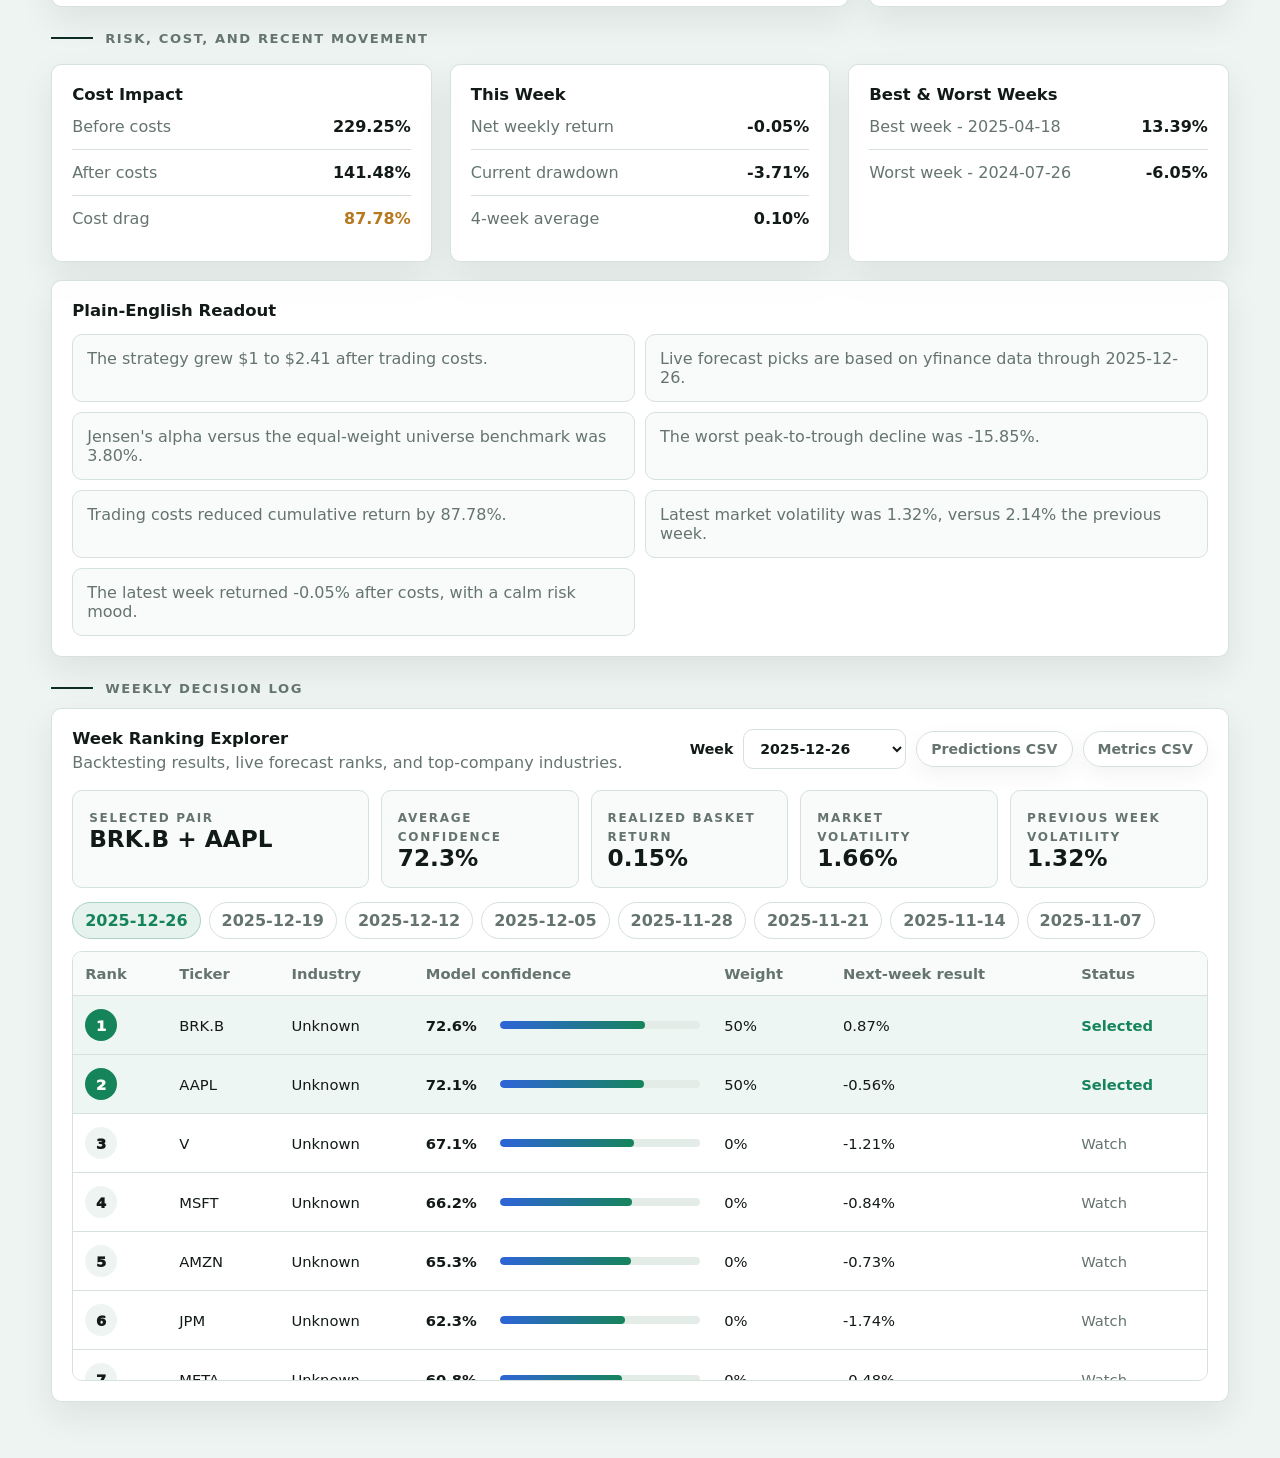
==== commit c3b1d9c5: "Add benchmark analytics and email alerts" ====
--- a/docs/index.html
+++ b/docs/index.html
@@ -51,9 +51,11 @@
             <select id="modelInput">
               <option value="random_forest">Random Forest</option>
               <option value="hist_gradient_boosting">Gradient Boosting</option>
+              <option value="xgboost">XGBoost</option>
             </select>
           </label>
           <button id="runCustomButton" type="button">Run custom watchlist</button>
+          <button id="emailPicksButton" type="button" disabled>Email weekly picks</button>
         </div>
       </section>
 
@@ -74,6 +76,14 @@
             <strong id="netSharpe">--</strong>
           </div>
           <div class="metric">
+            <span>Sortino</span>
+            <strong id="netSortino">--</strong>
+          </div>
+          <div class="metric">
+            <span>Beta</span>
+            <strong id="netBeta">--</strong>
+          </div>
+          <div class="metric">
             <span>Max drawdown</span>
             <strong id="maxDrawdown">--</strong>
           </div>
@@ -102,6 +112,7 @@
             <div class="chart-actions">
               <div class="segmented" aria-label="Chart mode">
                 <button class="active" data-mode="equity">Equity</button>
+                <button data-mode="benchmark">Benchmark</button>
                 <button data-mode="returns">Weekly</button>
                 <button data-mode="drawdown">Drawdown</button>
                 <button data-mode="risk">Rolling risk</button>
@@ -217,7 +228,7 @@
         <div class="panel-head">
           <div>
             <h2>Week Ranking Explorer</h2>
-            <p>Pick a rebalance week and scan the full stock ranking at a glance.</p>
+            <p>Backtesting results, live forecast ranks, and top-company industries.</p>
           </div>
           <div class="ranking-tools">
             <label for="weekSelect">Week</label>
@@ -257,6 +268,7 @@
               <tr>
                 <th>Rank</th>
                 <th>Ticker</th>
+                <th>Industry</th>
                 <th>Model confidence</th>
                 <th>Weight</th>
                 <th>Next-week result</th>
--- a/docs/styles.css
+++ b/docs/styles.css
@@ -119,7 +119,7 @@
 
 .custom-controls {
   display: grid;
-  grid-template-columns: minmax(340px, 1fr) minmax(220px, 0.7fr) 90px 170px auto;
+  grid-template-columns: minmax(340px, 1fr) minmax(220px, 0.7fr) 90px 170px auto auto;
   gap: 12px;
   align-items: end;
 }
@@ -209,6 +209,12 @@
   font-weight: 900;
   cursor: pointer;
   box-shadow: 0 12px 24px rgba(18, 26, 24, 0.16);
+}
+
+.custom-controls > button + button {
+  border: 1px solid var(--line);
+  background: #fff;
+  color: var(--ink);
 }
 
 .custom-controls button:disabled {
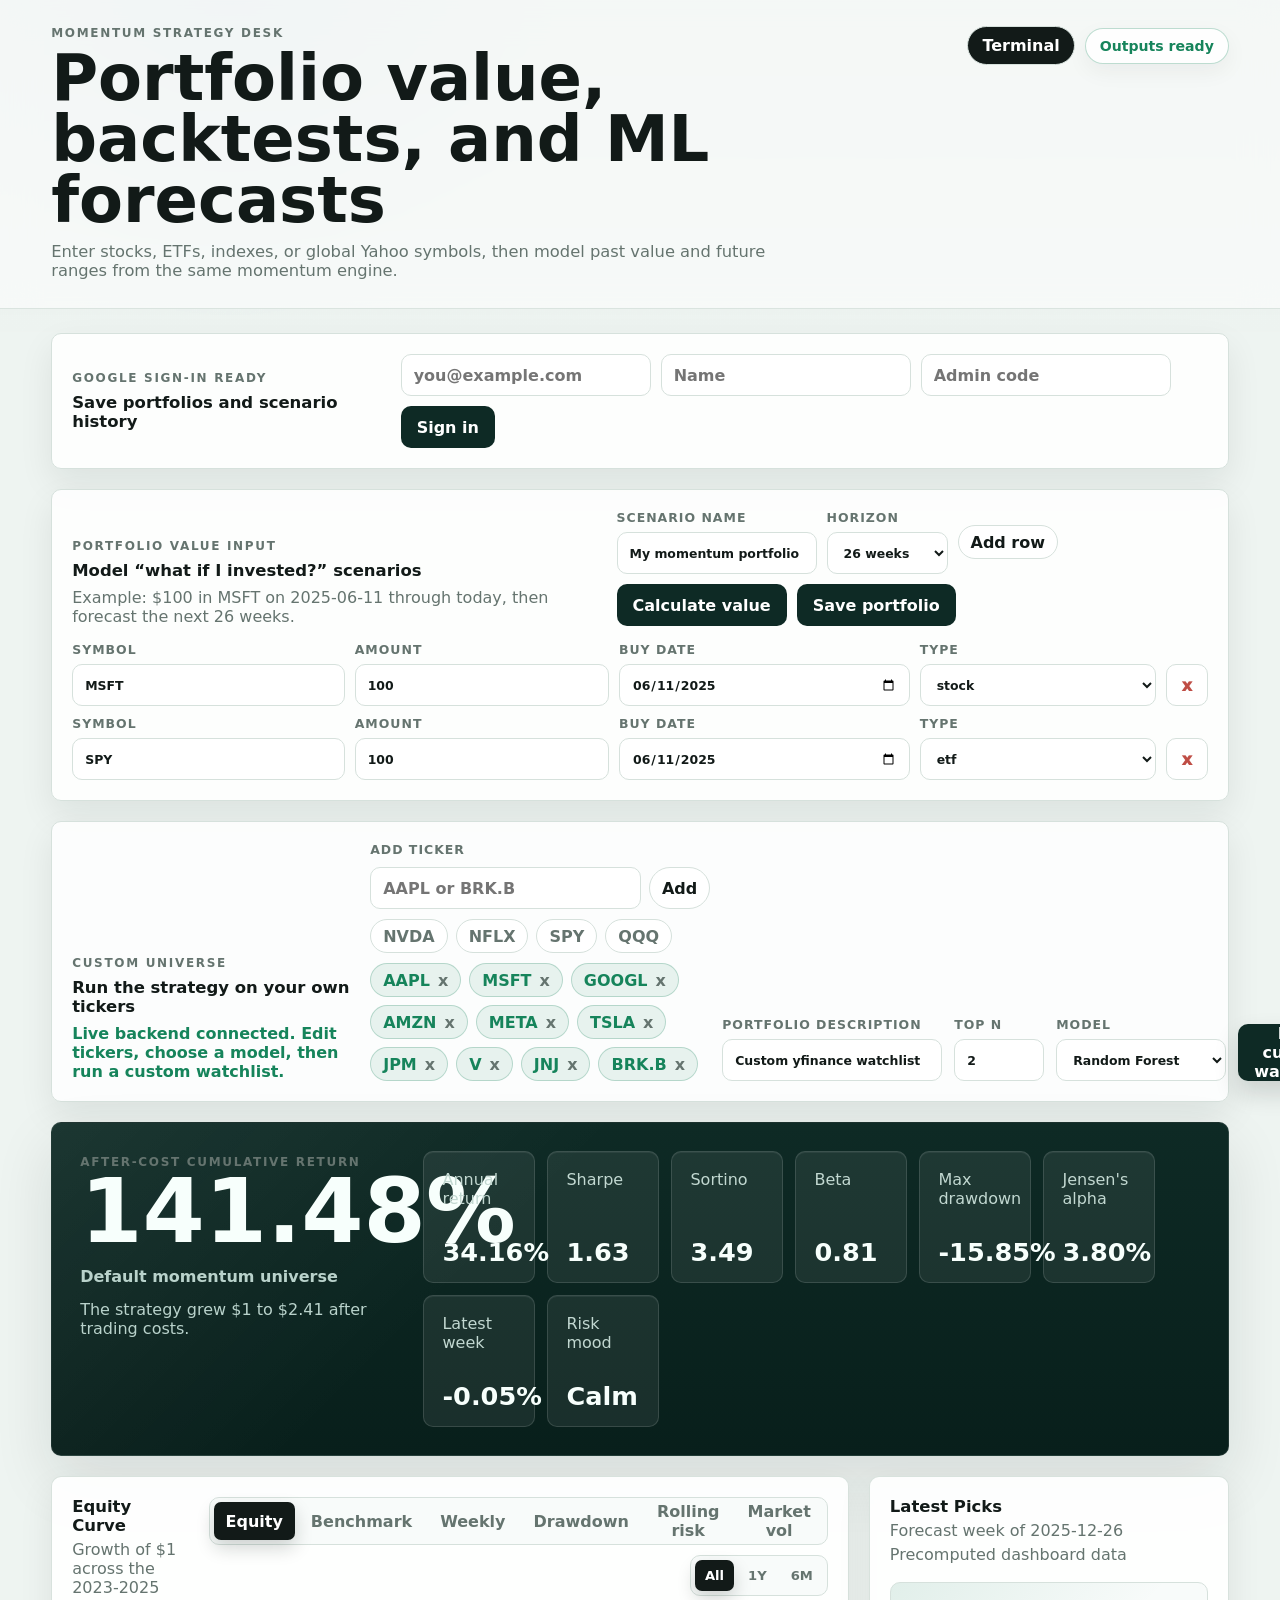
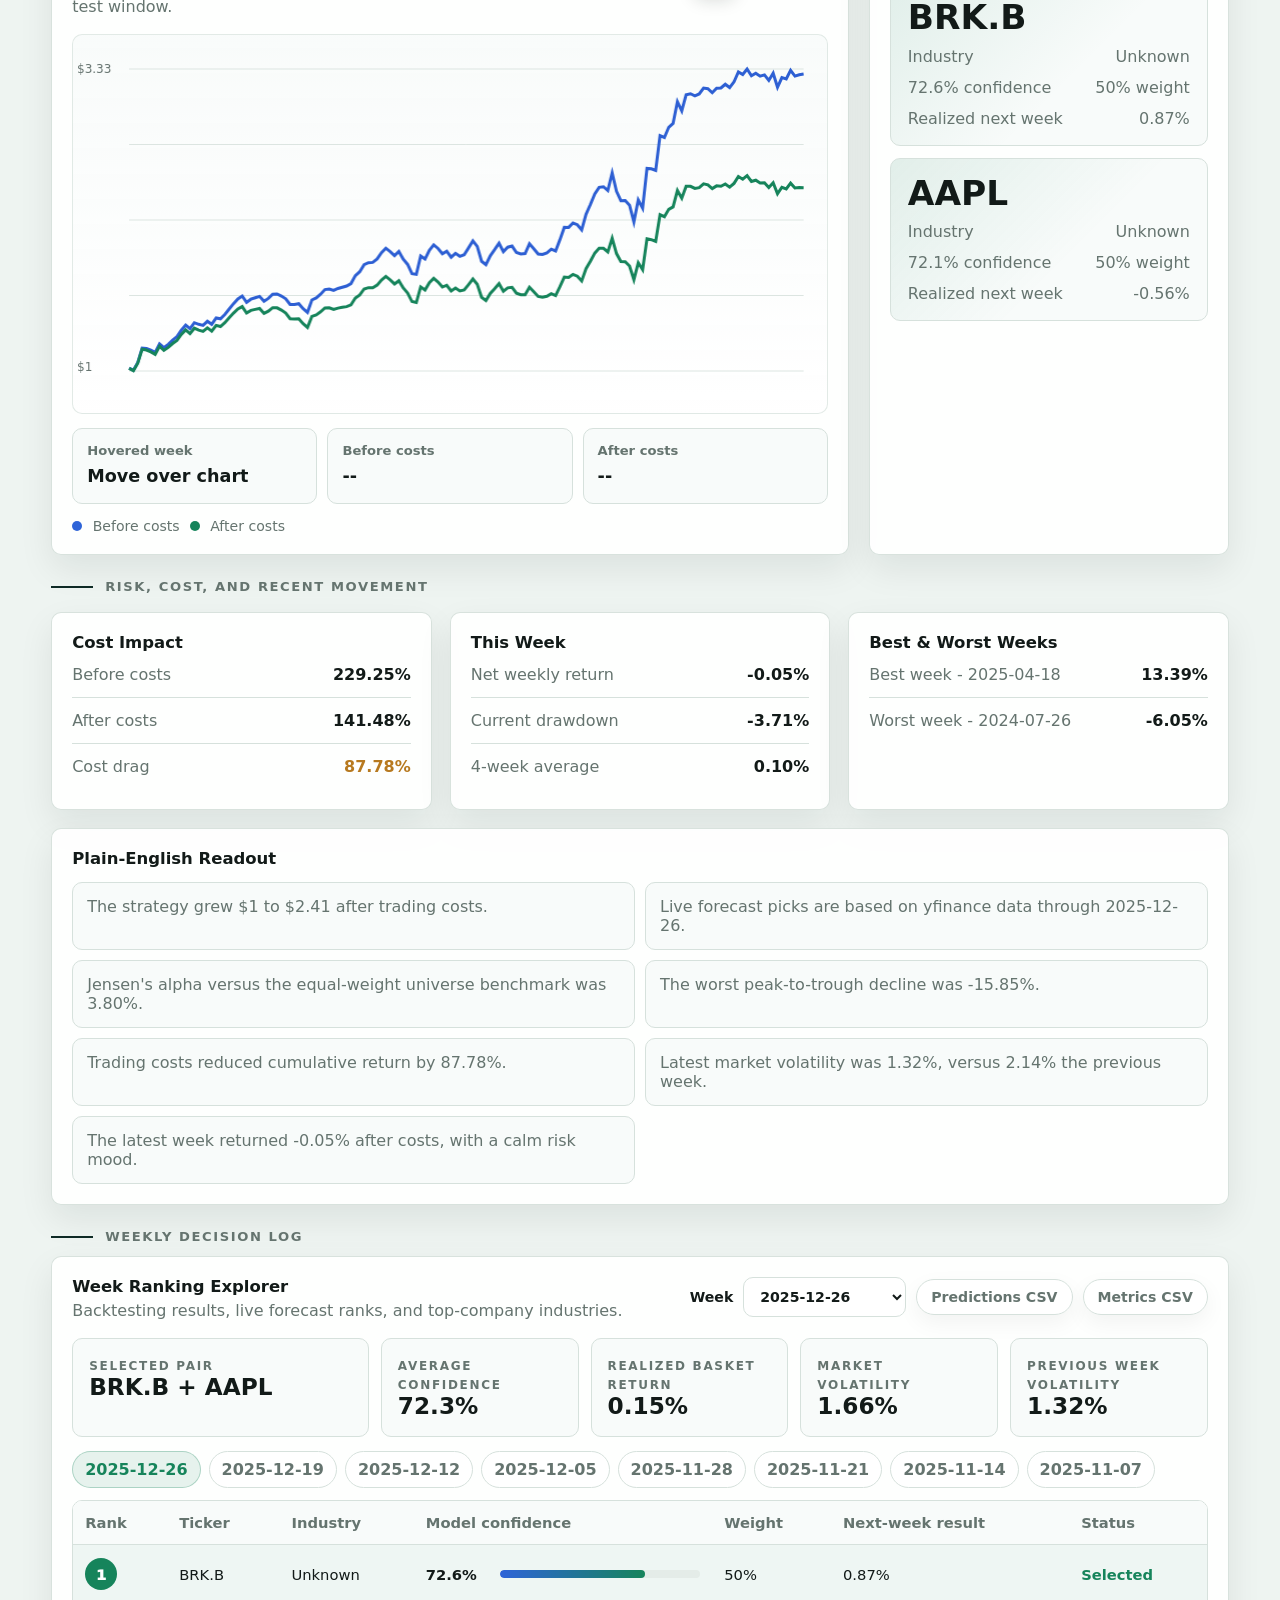
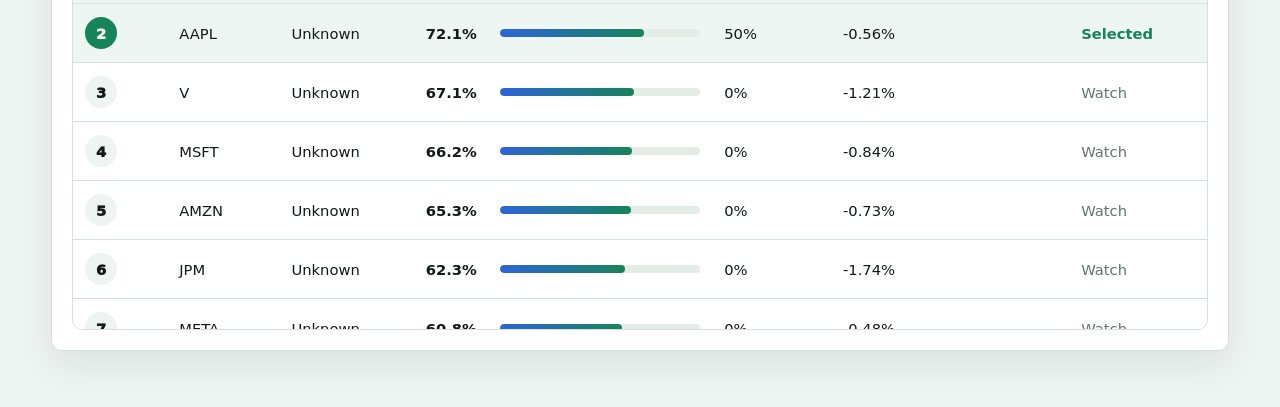
==== commit 14c37758: "Add portfolio scenario forecasting app" ====
--- a/docs/index.html
+++ b/docs/index.html
@@ -10,13 +10,88 @@
     <header class="app-header">
       <div>
         <p class="eyebrow">Momentum Strategy Desk</p>
-        <h1>Strategy health at a glance</h1>
-        <p class="header-copy">Weekly ranking, realized performance, and risk signals for the long-only momentum system.</p>
+        <h1>Portfolio value, backtests, and ML forecasts</h1>
+        <p class="header-copy">Enter stocks, ETFs, indexes, or global Yahoo symbols, then model past value and future ranges from the same momentum engine.</p>
       </div>
-      <div class="status-pill" id="healthStatus">Checking outputs</div>
+      <div class="header-actions">
+        <button class="theme-toggle" id="themeToggle" type="button">Terminal</button>
+        <div class="status-pill" id="healthStatus">Checking outputs</div>
+      </div>
     </header>
 
     <main>
+      <section class="auth-strip">
+        <div>
+          <p class="eyebrow">Google sign-in ready</p>
+          <h2 id="authTitle">Save portfolios and scenario history</h2>
+        </div>
+        <div class="auth-controls">
+          <input id="authEmail" type="email" placeholder="you@example.com" autocomplete="email" />
+          <input id="authName" placeholder="Name" autocomplete="name" />
+          <input id="adminCode" placeholder="Admin code" />
+          <button id="signInButton" type="button">Sign in</button>
+        </div>
+      </section>
+
+      <section class="scenario-panel">
+        <div class="scenario-head">
+          <div>
+            <p class="eyebrow">Portfolio value input</p>
+            <h2>Model “what if I invested?” scenarios</h2>
+            <p class="custom-note" id="scenarioNote">Example: $100 in MSFT on 2025-06-11 through today, then forecast the next 26 weeks.</p>
+          </div>
+          <div class="scenario-actions">
+            <label>
+              Scenario name
+              <input id="scenarioName" value="My momentum portfolio" maxlength="120" />
+            </label>
+            <label>
+              Horizon
+              <select id="scenarioHorizon">
+                <option value="13">13 weeks</option>
+                <option value="26" selected>26 weeks</option>
+                <option value="52">52 weeks</option>
+                <option value="104">104 weeks</option>
+              </select>
+            </label>
+            <button id="addHoldingButton" class="secondary-button" type="button">Add row</button>
+            <button id="runScenarioButton" type="button">Calculate value</button>
+            <button id="savePortfolioButton" type="button" disabled>Save portfolio</button>
+          </div>
+        </div>
+        <div class="holding-grid" id="holdingRows"></div>
+        <div class="scenario-results" id="scenarioResults" hidden>
+          <div class="scenario-kpis">
+            <div><span>Invested</span><strong id="scenarioInvested">--</strong></div>
+            <div><span>Today</span><strong id="scenarioCurrent">--</strong></div>
+            <div><span>Gain/Loss</span><strong id="scenarioGain">--</strong></div>
+            <div><span>Total return</span><strong id="scenarioReturn">--</strong></div>
+            <div><span>Forecast range</span><strong id="scenarioForecast">--</strong></div>
+          </div>
+          <div class="scenario-body">
+            <div class="chart-shell scenario-chart-shell">
+              <canvas id="scenarioChart" width="900" height="280"></canvas>
+            </div>
+            <div class="table-wrap ranking-table-wrap">
+              <table>
+                <thead>
+                  <tr>
+                    <th>Symbol</th>
+                    <th>Entry</th>
+                    <th>Shares</th>
+                    <th>Current</th>
+                    <th>Value</th>
+                    <th>Return</th>
+                    <th>CAGR</th>
+                  </tr>
+                </thead>
+                <tbody id="scenarioHoldingRows"></tbody>
+              </table>
+            </div>
+          </div>
+        </div>
+      </section>
+
       <section class="custom-panel">
         <div>
           <p class="eyebrow">Custom universe</p>
--- a/docs/styles.css
+++ b/docs/styles.css
@@ -48,6 +48,27 @@
   z-index: 5;
 }
 
+.header-actions,
+.auth-controls,
+.scenario-actions {
+  display: flex;
+  align-items: center;
+  gap: 10px;
+  flex-wrap: wrap;
+}
+
+.theme-toggle {
+  min-height: 39px;
+  border: 1px solid var(--line);
+  border-radius: 999px;
+  padding: 0 14px;
+  background: var(--ink);
+  color: #fff;
+  font: inherit;
+  font-weight: 900;
+  cursor: pointer;
+}
+
 .eyebrow,
 .label {
   margin: 0 0 8px;
@@ -87,6 +108,140 @@
   width: min(1480px, 100%);
   margin: 0 auto;
   padding: 24px clamp(18px, 4vw, 56px) 56px;
+}
+
+.auth-strip,
+.scenario-panel {
+  margin-bottom: 20px;
+  padding: 20px;
+  border: 1px solid var(--line);
+  border-radius: 10px;
+  background: rgba(255, 255, 255, 0.88);
+  box-shadow: var(--small-shadow);
+}
+
+.auth-strip {
+  display: flex;
+  align-items: center;
+  justify-content: space-between;
+  gap: 18px;
+}
+
+.auth-controls input,
+.scenario-actions input,
+.scenario-actions select,
+.holding-row input,
+.holding-row select {
+  min-height: 42px;
+  border: 1px solid var(--line);
+  border-radius: 10px;
+  padding: 0 12px;
+  background: #fff;
+  color: var(--ink);
+  font: inherit;
+  font-weight: 800;
+}
+
+.auth-controls button,
+.scenario-actions button:not(.secondary-button) {
+  min-height: 42px;
+  border: 0;
+  border-radius: 10px;
+  padding: 0 16px;
+  background: var(--pine);
+  color: #fff;
+  font: inherit;
+  font-weight: 900;
+  cursor: pointer;
+}
+
+.scenario-head {
+  display: flex;
+  justify-content: space-between;
+  align-items: end;
+  gap: 18px;
+  margin-bottom: 16px;
+}
+
+.scenario-actions label,
+.holding-row label {
+  display: grid;
+  gap: 7px;
+  color: var(--muted);
+  font-size: 0.78rem;
+  font-weight: 900;
+  letter-spacing: 0.08em;
+  text-transform: uppercase;
+}
+
+.holding-grid {
+  display: grid;
+  gap: 10px;
+}
+
+.holding-row {
+  display: grid;
+  grid-template-columns: minmax(120px, 0.75fr) minmax(120px, 0.7fr) minmax(150px, 0.8fr) minmax(120px, 0.65fr) 42px;
+  gap: 10px;
+  align-items: end;
+}
+
+.holding-row button {
+  min-height: 42px;
+  border: 1px solid var(--line);
+  border-radius: 10px;
+  background: #fff;
+  color: var(--red);
+  font: inherit;
+  font-weight: 950;
+  cursor: pointer;
+}
+
+.scenario-results {
+  margin-top: 18px;
+}
+
+.scenario-kpis {
+  display: grid;
+  grid-template-columns: repeat(5, minmax(130px, 1fr));
+  gap: 12px;
+  margin-bottom: 14px;
+}
+
+.scenario-kpis div {
+  min-height: 96px;
+  padding: 16px;
+  border: 1px solid var(--line);
+  border-radius: 10px;
+  background: var(--soft);
+}
+
+.scenario-kpis span {
+  display: block;
+  color: var(--muted);
+  font-size: 0.82rem;
+  font-weight: 850;
+}
+
+.scenario-kpis strong {
+  display: block;
+  margin-top: 8px;
+  font-size: clamp(1.2rem, 2vw, 1.55rem);
+  line-height: 1.1;
+}
+
+.scenario-body {
+  display: grid;
+  grid-template-columns: minmax(0, 1fr) minmax(460px, 0.85fr);
+  gap: 14px;
+}
+
+.scenario-chart-shell {
+  min-height: 300px;
+}
+
+#scenarioChart {
+  height: 280px;
 }
 
 .custom-panel {
@@ -743,18 +898,29 @@
   .summary-band,
   .layout,
   .custom-panel,
-  .custom-controls {
+  .custom-controls,
+  .scenario-head,
+  .scenario-body {
     grid-template-columns: 1fr;
+  }
+
+  .scenario-head {
+    display: grid;
   }
 
   .summary-grid {
     grid-template-columns: repeat(3, minmax(120px, 1fr));
   }
+
+  .scenario-kpis {
+    grid-template-columns: repeat(3, minmax(130px, 1fr));
+  }
 }
 
 @media (max-width: 820px) {
   .app-header,
-  .panel-head {
+  .panel-head,
+  .auth-strip {
     flex-direction: column;
     align-items: stretch;
   }
@@ -762,7 +928,9 @@
   .cards,
   .chart-readout,
   .week-glance,
-  ul {
+  ul,
+  .scenario-kpis,
+  .holding-row {
     grid-template-columns: 1fr;
   }
 
@@ -792,3 +960,49 @@
     grid-template-columns: 1fr;
   }
 }
+
+.terminal-mode {
+  --bg: #08110f;
+  --bg-2: #0d1815;
+  --ink: #d9fff2;
+  --muted: #8bb0a4;
+  --soft: #0f1d19;
+  --panel: rgba(12, 24, 20, 0.94);
+  --line: rgba(139, 176, 164, 0.24);
+  --pine: #03100d;
+  --green: #45d48f;
+  --blue: #75a7ff;
+  --shadow: 0 24px 60px rgba(0, 0, 0, 0.35);
+  --small-shadow: 0 14px 34px rgba(0, 0, 0, 0.26);
+}
+
+.terminal-mode body,
+body.terminal-mode {
+  background: #08110f;
+}
+
+.terminal-mode .app-header,
+.terminal-mode .auth-strip,
+.terminal-mode .scenario-panel,
+.terminal-mode .custom-panel,
+.terminal-mode .panel,
+.terminal-mode .metric,
+.terminal-mode .chart-shell,
+.terminal-mode .stock-card,
+.terminal-mode li,
+.terminal-mode .week-glance > div,
+.terminal-mode .chart-readout div,
+.terminal-mode .scenario-kpis div {
+  background: var(--panel);
+}
+
+.terminal-mode input,
+.terminal-mode select,
+.terminal-mode .secondary-button,
+.terminal-mode .holding-row button,
+.terminal-mode .starter-row button,
+.terminal-mode .watchlist-chips button,
+.terminal-mode .downloads a {
+  background: #0f1d19;
+  color: var(--ink);
+}
